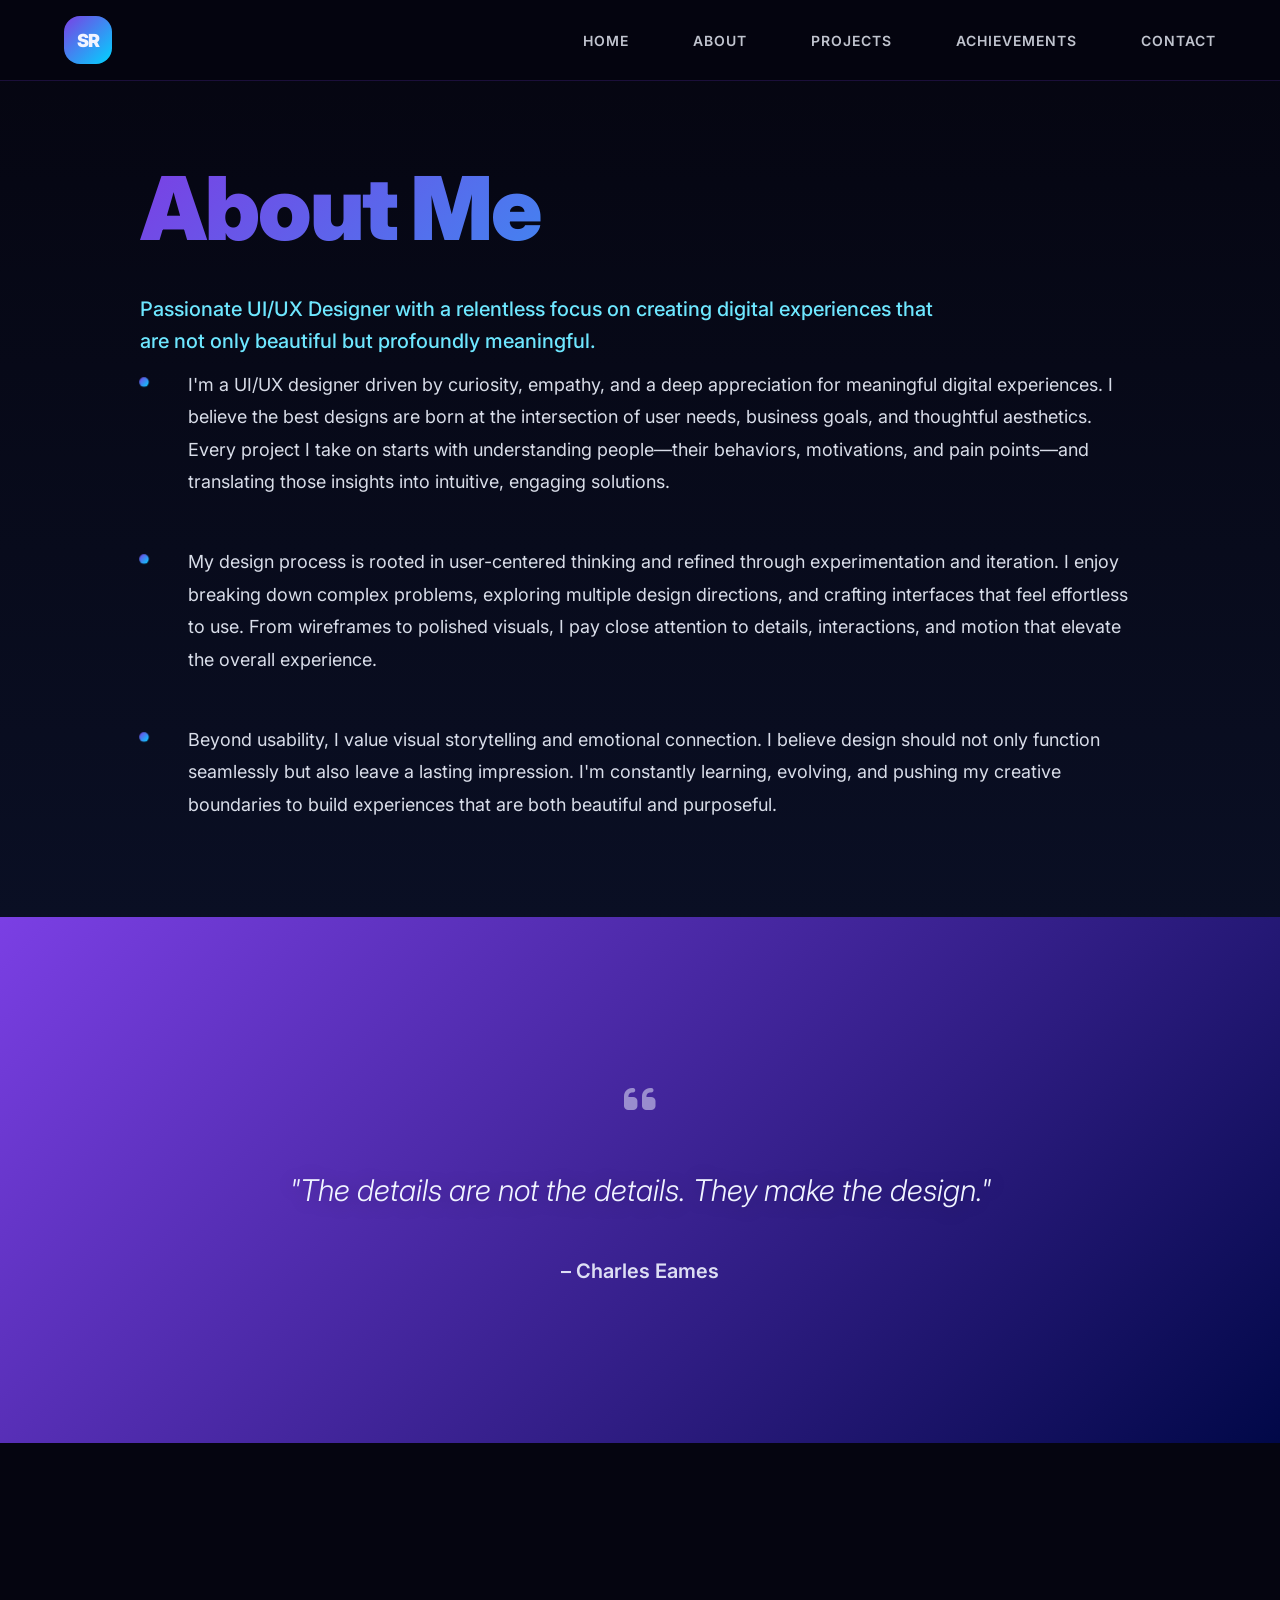
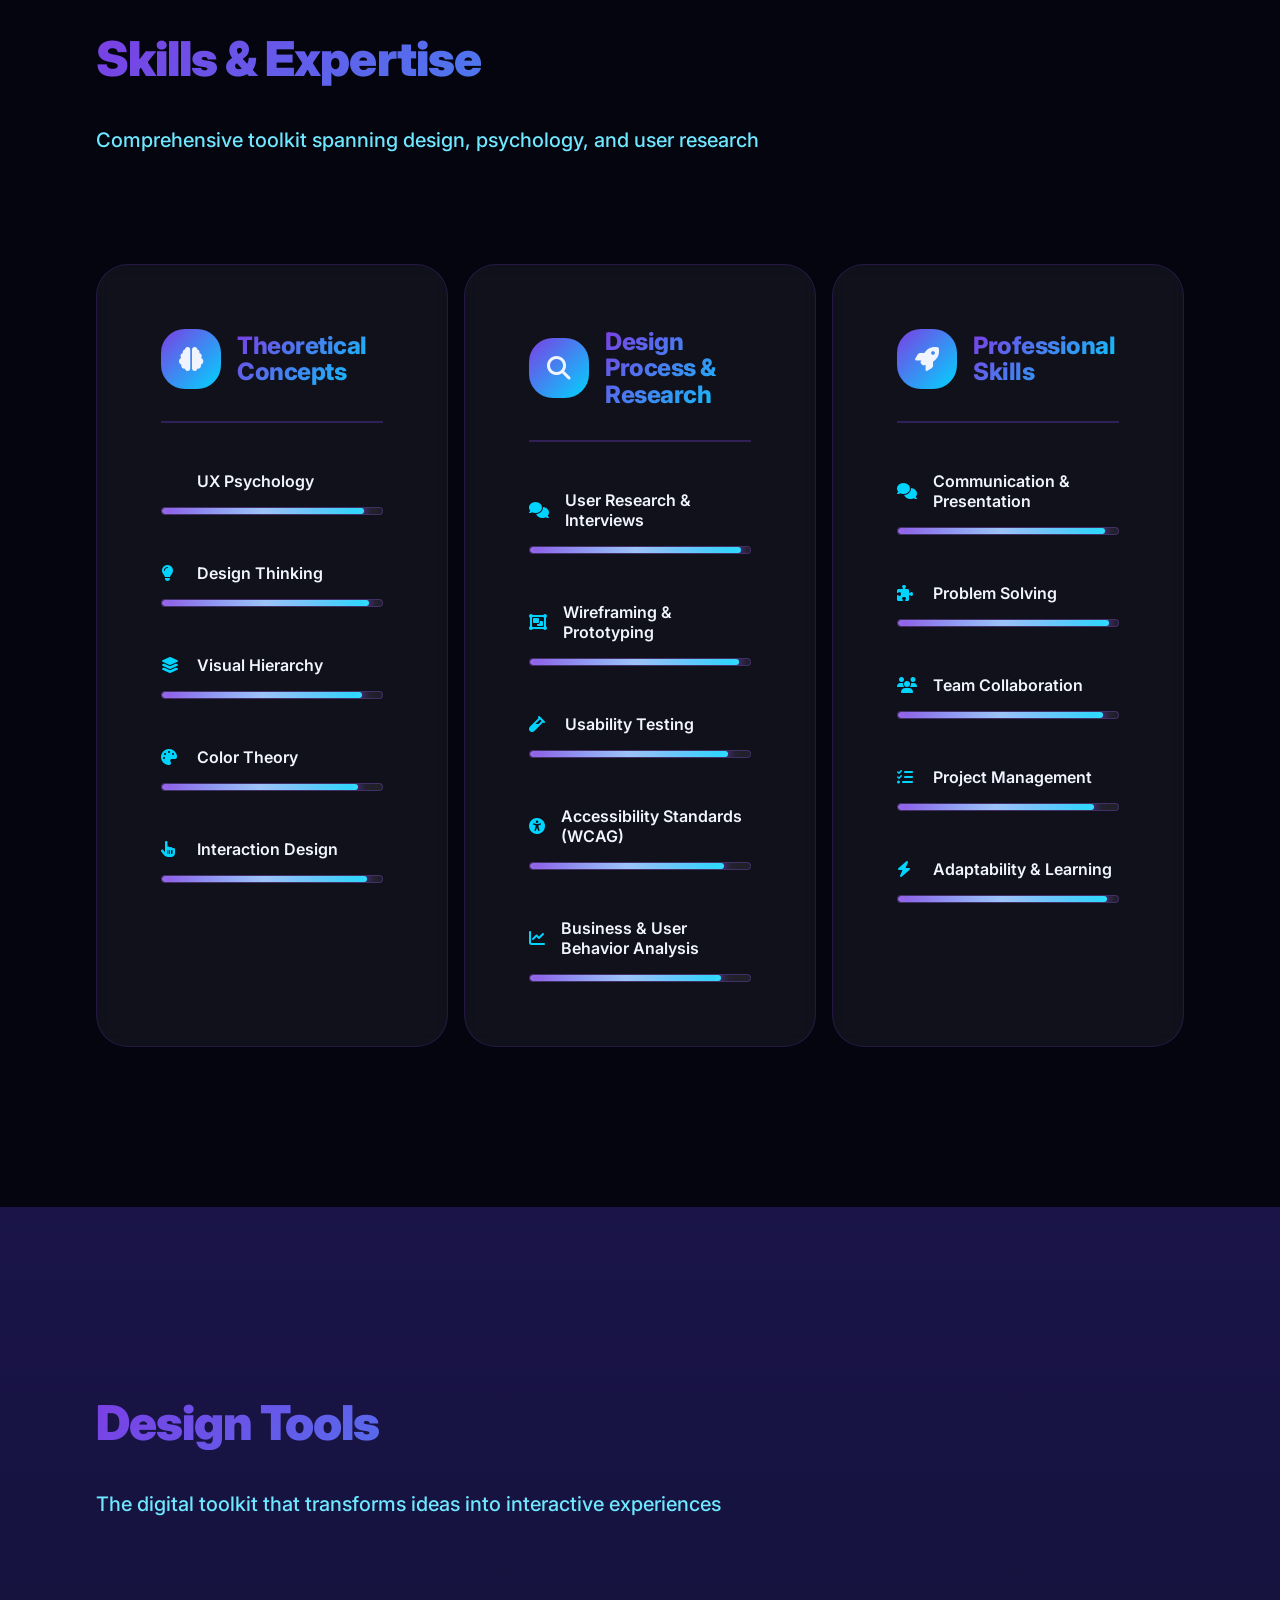
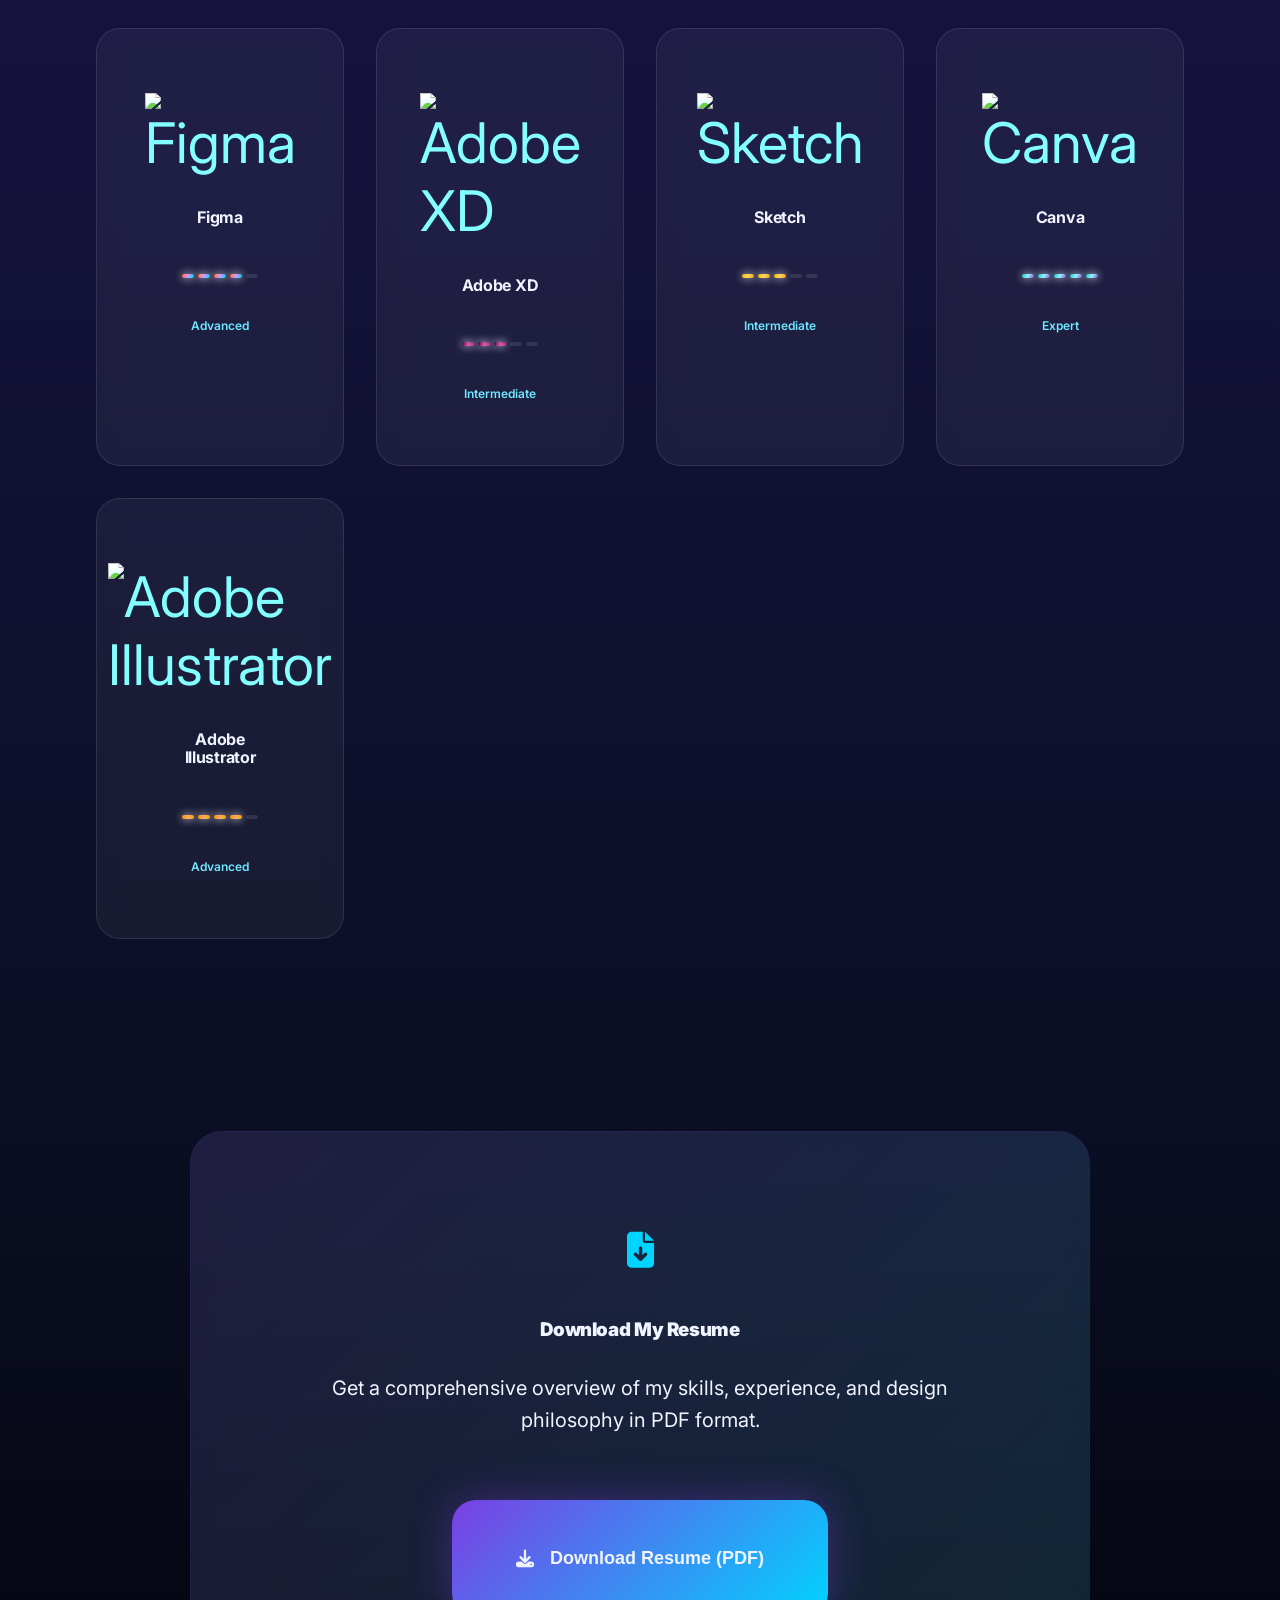
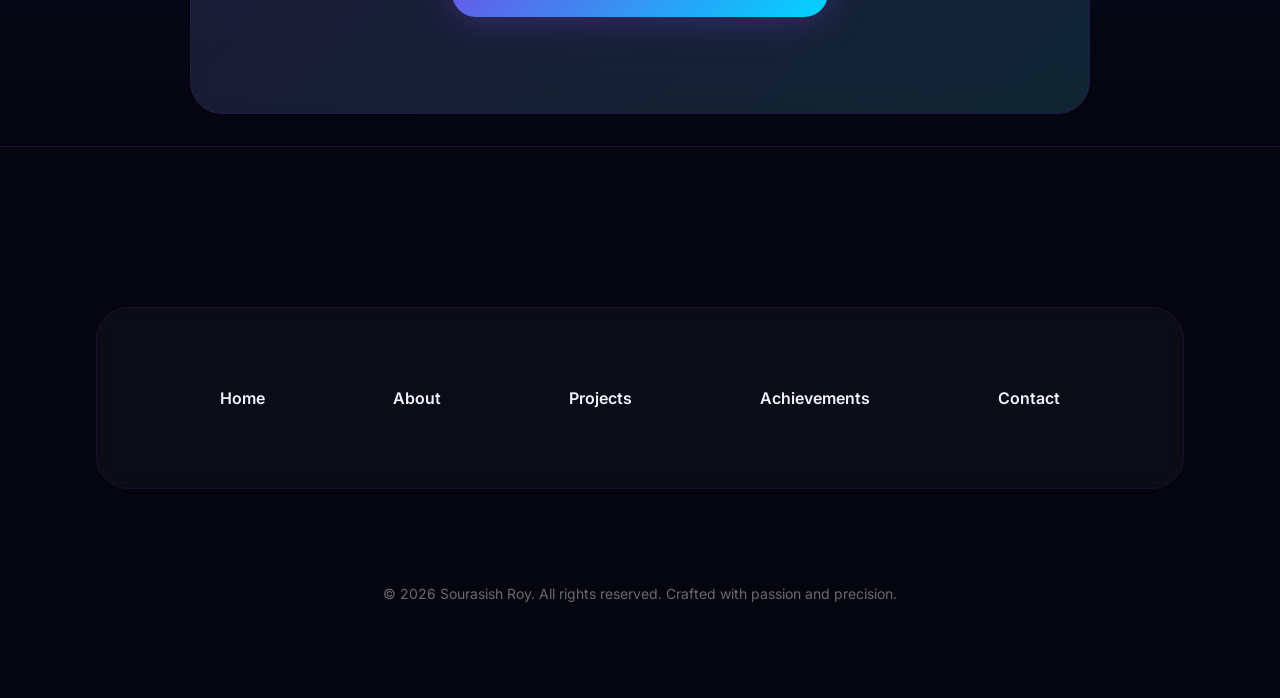
==== about.html @ 1abb1d33 "Add files via upload" ====
<!DOCTYPE html>
<html lang="en">
<head>
    <meta charset="UTF-8">
    <meta name="viewport" content="width=device-width, initial-scale=1.0">
    <title>About · Sourasish Roy</title>
    <link rel="preconnect" href="https://fonts.googleapis.com">
    <link rel="preconnect" href="https://fonts.gstatic.com" crossorigin>
    <link href="https://fonts.googleapis.com/css2?family=Inter:wght@300;400;500;600;700;800;900&display=swap" rel="stylesheet">
    <link rel="stylesheet" href="https://cdnjs.cloudflare.com/ajax/libs/font-awesome/6.4.0/css/all.min.css">
    <link rel="stylesheet" href="style.css">
</head>
<body>
    <!-- Dynamic Background -->
    <div class="dynamic-bg">
        <div class="bg-element bg-1"></div>
        <div class="bg-element bg-2"></div>
        <div class="bg-element bg-3"></div>
        <div class="bg-element bg-4"></div>
    </div>
    <div class="animated-grid"></div>

    <!-- Navigation -->
    <nav class="nav">
        <div class="container nav-container">
            <a href="index.html" class="logo" aria-label="SR Design Monogram"></a>
            <ul class="nav-links">
                <li><a href="index.html" class="nav-link">Home</a></li>
                <li><a href="about.html" class="nav-link">About</a></li>
                <li><a href="projects.html" class="nav-link">Projects</a></li>
                <li><a href="achievements.html" class="nav-link">Achievements</a></li>
                <li><a href="contact.html" class="nav-link">Contact</a></li>
            </ul>
        </div>
    </nav>

    <!-- About Hero -->
    <section class="about-hero">
        <div class="container">
            <div class="about-content">
                <h1>About Me</h1>
                <p class="section-subtitle">
                    Passionate UI/UX Designer with a relentless focus on creating digital experiences that are not only beautiful but profoundly meaningful.
                </p>
                <div class="about-text">
                    <p>I'm a UI/UX designer driven by curiosity, empathy, and a deep appreciation for meaningful digital experiences. I believe the best designs are born at the intersection of user needs, business goals, and thoughtful aesthetics. Every project I take on starts with understanding people—their behaviors, motivations, and pain points—and translating those insights into intuitive, engaging solutions.</p>
                    <p>My design process is rooted in user-centered thinking and refined through experimentation and iteration. I enjoy breaking down complex problems, exploring multiple design directions, and crafting interfaces that feel effortless to use. From wireframes to polished visuals, I pay close attention to details, interactions, and motion that elevate the overall experience.</p>
                    <p>Beyond usability, I value visual storytelling and emotional connection. I believe design should not only function seamlessly but also leave a lasting impression. I'm constantly learning, evolving, and pushing my creative boundaries to build experiences that are both beautiful and purposeful.</p>
                </div>
            </div>
        </div>
    </section>

    <!-- Quote Section -->
    <section class="quote-section">
        <div class="container">
            <div class="quote-content">
                <div class="quote-icon">
                    <i class="fas fa-quote-left"></i>
                </div>
                <p class="quote-text">
                    "The details are not the details. They make the design."
                </p>
                <p class="quote-author">– Charles Eames</p>
            </div>
        </div>
    </section>

    <!-- Design Capabilities -->
    <section class="capabilities">
        <div class="container">
            <h2>Skills & Expertise</h2>
            <p class="section-subtitle">
                Comprehensive toolkit spanning design, psychology, and user research
            </p>
            <div class="capabilities-grid">
                <!-- Theoretical Concepts -->
                <div class="capability-category">
                    <div class="category-header">
                        <div class="category-icon">
                            <i class="fas fa-brain"></i>
                        </div>
                        <h3 class="category-title">Theoretical Concepts</h3>
                    </div>
                    <div class="skills-list">
                        <div class="skill-item">
                            <div class="skill-name">
                                <i class="fas fa-user-psychology"></i>
                                <span>UX Psychology</span>
                            </div>
                            <div class="progress-bar-wrapper">
                                <div class="progress-bar" data-percentage="92"></div>
                            </div>
                        </div>
                        <div class="skill-item">
                            <div class="skill-name">
                                <i class="fas fa-lightbulb"></i>
                                <span>Design Thinking</span>
                            </div>
                            <div class="progress-bar-wrapper">
                                <div class="progress-bar" data-percentage="94"></div>
                            </div>
                        </div>
                        <div class="skill-item">
                            <div class="skill-name">
                                <i class="fas fa-layer-group"></i>
                                <span>Visual Hierarchy</span>
                            </div>
                            <div class="progress-bar-wrapper">
                                <div class="progress-bar" data-percentage="91"></div>
                            </div>
                        </div>
                        <div class="skill-item">
                            <div class="skill-name">
                                <i class="fas fa-palette"></i>
                                <span>Color Theory</span>
                            </div>
                            <div class="progress-bar-wrapper">
                                <div class="progress-bar" data-percentage="89"></div>
                            </div>
                        </div>
                        <div class="skill-item">
                            <div class="skill-name">
                                <i class="fas fa-hand-pointer"></i>
                                <span>Interaction Design</span>
                            </div>
                            <div class="progress-bar-wrapper">
                                <div class="progress-bar" data-percentage="93"></div>
                            </div>
                        </div>
                    </div>
                </div>
                
                <!-- Design Process & Research -->
                <div class="capability-category">
                    <div class="category-header">
                        <div class="category-icon">
                            <i class="fas fa-search"></i>
                        </div>
                        <h3 class="category-title">Design Process & Research</h3>
                    </div>
                    <div class="skills-list">
                        <div class="skill-item">
                            <div class="skill-name">
                                <i class="fas fa-comments"></i>
                                <span>User Research & Interviews</span>
                            </div>
                            <div class="progress-bar-wrapper">
                                <div class="progress-bar" data-percentage="96"></div>
                            </div>
                        </div>
                        <div class="skill-item">
                            <div class="skill-name">
                                <i class="fas fa-object-group"></i>
                                <span>Wireframing & Prototyping</span>
                            </div>
                            <div class="progress-bar-wrapper">
                                <div class="progress-bar" data-percentage="95"></div>
                            </div>
                        </div>
                        <div class="skill-item">
                            <div class="skill-name">
                                <i class="fas fa-vial"></i>
                                <span>Usability Testing</span>
                            </div>
                            <div class="progress-bar-wrapper">
                                <div class="progress-bar" data-percentage="90"></div>
                            </div>
                        </div>
                        <div class="skill-item">
                            <div class="skill-name">
                                <i class="fas fa-universal-access"></i>
                                <span>Accessibility Standards (WCAG)</span>
                            </div>
                            <div class="progress-bar-wrapper">
                                <div class="progress-bar" data-percentage="88"></div>
                            </div>
                        </div>
                        <div class="skill-item">
                            <div class="skill-name">
                                <i class="fas fa-chart-line"></i>
                                <span>Business & User Behavior Analysis</span>
                            </div>
                            <div class="progress-bar-wrapper">
                                <div class="progress-bar" data-percentage="87"></div>
                            </div>
                        </div>
                    </div>
                </div>
                
                <!-- Professional Skills -->
                <div class="capability-category">
                    <div class="category-header">
                        <div class="category-icon">
                            <i class="fas fa-rocket"></i>
                        </div>
                        <h3 class="category-title">Professional Skills</h3>
                    </div>
                    <div class="skills-list">
                        <div class="skill-item">
                            <div class="skill-name">
                                <i class="fas fa-comments"></i>
                                <span>Communication & Presentation</span>
                            </div>
                            <div class="progress-bar-wrapper">
                                <div class="progress-bar" data-percentage="94"></div>
                            </div>
                        </div>
                        <div class="skill-item">
                            <div class="skill-name">
                                <i class="fas fa-puzzle-piece"></i>
                                <span>Problem Solving</span>
                            </div>
                            <div class="progress-bar-wrapper">
                                <div class="progress-bar" data-percentage="96"></div>
                            </div>
                        </div>
                        <div class="skill-item">
                            <div class="skill-name">
                                <i class="fas fa-users"></i>
                                <span>Team Collaboration</span>
                            </div>
                            <div class="progress-bar-wrapper">
                                <div class="progress-bar" data-percentage="93"></div>
                            </div>
                        </div>
                        <div class="skill-item">
                            <div class="skill-name">
                                <i class="fas fa-tasks"></i>
                                <span>Project Management</span>
                            </div>
                            <div class="progress-bar-wrapper">
                                <div class="progress-bar" data-percentage="89"></div>
                            </div>
                        </div>
                        <div class="skill-item">
                            <div class="skill-name">
                                <i class="fas fa-bolt"></i>
                                <span>Adaptability & Learning</span>
                            </div>
                            <div class="progress-bar-wrapper">
                                <div class="progress-bar" data-percentage="95"></div>
                            </div>
                        </div>
                    </div>
                </div>
            </div>
        </div>
    </section>

    <section class="tools">
    <div class="container">
        <h2>Design Tools</h2>
        <p class="section-subtitle">
            The digital toolkit that transforms ideas into interactive experiences
        </p>

        <div class="tools-grid">

            <!-- Figma -->
            <div class="tool-item">
                <div class="tool-icon">
                    <img src="images/figma.png" alt="Figma">
                </div>
                <h3 class="tool-name">Figma</h3>
                <div class="proficiency-bars">
                    <div class="proficiency-bar filled"></div>
                    <div class="proficiency-bar filled"></div>
                    <div class="proficiency-bar filled"></div>
                    <div class="proficiency-bar filled"></div>
                    <div class="proficiency-bar"></div>
                </div>
                <div class="proficiency-text">Advanced</div>
            </div>

            <!-- Adobe XD -->
            <div class="tool-item">
                <div class="tool-icon">
                    <img src="images/xd.png" alt="Adobe XD">
                </div>
                <h3 class="tool-name">Adobe XD</h3>
                <div class="proficiency-bars">
                    <div class="proficiency-bar filled"></div>
                    <div class="proficiency-bar filled"></div>
                    <div class="proficiency-bar filled"></div>
                    <div class="proficiency-bar"></div>
                    <div class="proficiency-bar"></div>
                </div>
                <div class="proficiency-text">Intermediate</div>
            </div>

            <!-- Sketch -->
            <div class="tool-item">
                <div class="tool-icon">
                    <img src="images/sketch.png" alt="Sketch">
                </div>
                <h3 class="tool-name">Sketch</h3>
                <div class="proficiency-bars">
                    <div class="proficiency-bar filled"></div>
                    <div class="proficiency-bar filled"></div>
                    <div class="proficiency-bar filled"></div>
                    <div class="proficiency-bar"></div>
                    <div class="proficiency-bar"></div>
                </div>
                <div class="proficiency-text">Intermediate</div>
            </div>

            <!-- Canva -->
            <div class="tool-item">
                <div class="tool-icon">
                    <img src="images/canva.png" alt="Canva">
                </div>
                <h3 class="tool-name">Canva</h3>
                <div class="proficiency-bars">
                    <div class="proficiency-bar filled"></div>
                    <div class="proficiency-bar filled"></div>
                    <div class="proficiency-bar filled"></div>
                    <div class="proficiency-bar filled"></div>
                    <div class="proficiency-bar filled"></div>
                </div>
                <div class="proficiency-text">Expert</div>
            </div>

            <!-- Adobe Illustrator -->
            <div class="tool-item">
                <div class="tool-icon">
                    <img src="images/illustrator.png" alt="Adobe Illustrator">
                </div>
                <h3 class="tool-name">Adobe Illustrator</h3>
                <div class="proficiency-bars">
                    <div class="proficiency-bar filled"></div>
                    <div class="proficiency-bar filled"></div>
                    <div class="proficiency-bar filled"></div>
                    <div class="proficiency-bar filled"></div>
                    <div class="proficiency-bar"></div>
                </div>
                <div class="proficiency-text">Advanced</div>
            </div>

        </div>
    </div>
</section>

    <!-- Resume Download Section -->
    <section class="resume-section">
        <div class="container">
            <div class="resume-box">
                <div class="resume-content">
                    <div class="resume-icon">
                        <i class="fas fa-file-download"></i>
                    </div>
                    <h3 style="color: var(--star-white); margin-bottom: var(--space-md);">Download My Resume</h3>
                    <p class="resume-text">
                        Get a comprehensive overview of my skills, experience, and design philosophy in PDF format.
                    </p>
                    <button class="btn-resume" id="downloadResume">
                        <i class="fas fa-download"></i>
                        Download Resume (PDF)
                    </button>
                </div>
            </div>
        </div>
    </section>

    <!-- Footer -->
    <footer class="footer">
        <div class="container">
            <div class="footer-content">
                <div class="footer-nav">
                    <a href="index.html" class="footer-nav-link">Home</a>
                    <a href="about.html" class="footer-nav-link">About</a>
                    <a href="projects.html" class="footer-nav-link">Projects</a>
                    <a href="achievements.html" class="footer-nav-link">Achievements</a>
                    <a href="contact.html" class="footer-nav-link">Contact</a>
                </div>
                <p class="footer-copyright">
                    © 2026 Sourasish Roy. All rights reserved. Crafted with passion and precision.
                </p>
            </div>
        </div>
    </footer>

    <script>
        document.addEventListener('DOMContentLoaded', function() {
            // ===== NAVIGATION SCROLL EFFECT =====
            const nav = document.querySelector('.nav');
            let lastScroll = 0;
            
            window.addEventListener('scroll', () => {
                const currentScroll = window.pageYOffset;
                
                if (currentScroll <= 0) {
                    nav.style.transform = 'translateY(0)';
                    return;
                }
                
                if (currentScroll > lastScroll && currentScroll > 100) {
                    nav.style.transform = 'translateY(-100%)';
                } else {
                    nav.style.transform = 'translateY(0)';
                }
                
                lastScroll = currentScroll;
            });

            // ===== ANIMATE PROGRESS BARS =====
            const progressBars = document.querySelectorAll('.progress-bar');
            
            const observer = new IntersectionObserver((entries) => {
                entries.forEach(entry => {
                    if (entry.isIntersecting) {
                        const bar = entry.target;
                        const percentage = bar.getAttribute('data-percentage');
                        
                        setTimeout(() => {
                            bar.style.width = `${percentage}%`;
                            
                            // Add drip effect
                            const drip = document.createElement('div');
                            drip.className = 'progress-bar-drip';
                            drip.style.left = `${percentage}%`;
                            bar.parentElement.appendChild(drip);
                            
                            setTimeout(() => drip.remove(), 1000);
                        }, 300);
                    }
                });
            }, { threshold: 0.5 });
            
            progressBars.forEach(bar => observer.observe(bar));

            // ===== ANIMATE TOOL PROFICIENCY BARS =====
            const toolItems = document.querySelectorAll('.tool-item');
            
            toolItems.forEach((item, index) => {
                // Set initial state based on proficiency
                const bars = item.querySelectorAll('.proficiency-bar');
                let filledCount;
                
                switch(index) {
                    case 0: // Figma - 100% (5 bars)
                        filledCount = 4;
                        break;
                    case 1: // Adobe XD - 50% (2.5 bars -> 3 bars)
                    case 2: // Sketch - 50% (2.5 bars -> 3 bars)
                        filledCount = 3;
                        break;
                    case 3: // Illustrator - 70% (3.5 bars -> 4 bars)
                        filledCount = 5;
                        break;
                    case 4: // Canva - 100% (5 bars)
                        filledCount = 4;
                        break;
                }
                
                bars.forEach((bar, barIndex) => {
                    if (barIndex < filledCount) {
                        bar.classList.add('filled');
                    }
                });
                
                // Add hover animation
                item.addEventListener('mouseenter', function() {
                    const bars = this.querySelectorAll('.proficiency-bar.filled');
                    bars.forEach((bar, index) => {
                        setTimeout(() => {
                            bar.style.transform = 'scaleY(1.5)';
                            setTimeout(() => {
                                bar.style.transform = 'scaleY(1)';
                            }, 200);
                        }, index * 100);
                    });
                });
            });

            // ===== RESUME DOWNLOAD =====
            const downloadBtn = document.getElementById('downloadResume');
            
            downloadBtn.addEventListener('click', function() {
                // Create a fake download for demo purposes
                this.innerHTML = '<i class="fas fa-check"></i> Downloading...';
                this.style.background = 'var(--gradient-secondary)';
                
                setTimeout(() => {
                    this.innerHTML = '<i class="fas fa-download"></i> Download Resume (PDF)';
                    this.style.background = '';
                    
                    // In a real implementation, this would trigger actual file download
                    alert('In a real portfolio, this would download your resume PDF. For this demo, the button shows download behavior.');
                }, 1500);
            });

            // ===== LOGO INTERACTION =====
            const logo = document.querySelector('.logo');
            logo.addEventListener('mouseenter', () => {
                logo.style.transform = 'scale(1.15) rotate(15deg)';
                logo.style.boxShadow = 'var(--shadow-glow)';
            });
            
            logo.addEventListener('mouseleave', () => {
                logo.style.transform = 'scale(1) rotate(0)';
                logo.style.boxShadow = 'none';
            });
        });
    </script>
</body>
</html>
---- style.css ----
/* ===== CINEMATIC VARIABLES ===== */
        :root {
            /* Color Palette */
            --space-black: #050510;
            --deep-navy: #0A0F24;
            --cosmic-purple: #1A1448;
            --electric-violet: #7B3FE4;
            --neon-blue: #00D4FF;
            --soft-cyan: #6EE7FF;
            --cosmic-pink: #FF2E8A;
            --star-white: #F0F4FF;
            --accent-gold: #FFD700;
            
            /* Gradients */
            --gradient-primary: linear-gradient(135deg, var(--electric-violet) 0%, var(--neon-blue) 100%);
            --gradient-secondary: linear-gradient(135deg, var(--cosmic-pink) 0%, var(--electric-violet) 100%);
            --gradient-gold: linear-gradient(135deg, var(--accent-gold) 0%, #FFA500 100%);
            
            /* Typography */
            --font-primary: 'Inter', -apple-system, BlinkMacSystemFont, sans-serif;
            --text-xs: 0.75rem;
            --text-sm: 0.875rem;
            --text-base: 1rem;
            --text-lg: 1.125rem;
            --text-xl: 1.25rem;
            --text-2xl: 1.5rem;
            --text-3xl: 1.875rem;
            --text-4xl: 2.25rem;
            --text-5xl: 3rem;
            --text-6xl: 4rem;
            --text-hero: 5.5rem;
            
            /* Spacing */
            --space-xss: 0.2rem;
            --space-xs: 0.5rem;
            --space-sm: 1rem;
            --space-md: 2rem;
            --space-lg: 3rem;
            --space-xl: 4rem;
            --space-2xl: 6rem;
            --space-3xl: 8rem;
            
            /* Effects */
            --radius-sm: 8px;
            --radius-md: 16px;
            --radius-lg: 24px;
            --radius-xl: 32px;
            --radius-circle: 50%;
            --shadow-glow: 0 0 40px rgba(123, 63, 228, 0.4);
            --shadow-glow-blue: 0 0 40px rgba(0, 212, 255, 0.4);
            --shadow-glow-gold: 0 0 40px rgba(255, 215, 0, 0.4);
            
            /* Transitions */
            --ease-smooth: cubic-bezier(0.4, 0, 0.2, 1);
            --ease-elastic: cubic-bezier(0.34, 1.56, 0.64, 1);
            --ease-zoop: cubic-bezier(0.175, 0.885, 0.32, 1.275);
        }

        /* ===== BASE STYLES ===== */
        * {
            margin: 0;
            padding: 0;
            box-sizing: border-box;
        }

        html {
            scroll-behavior: smooth;
            background: var(--space-black);
        }

        body {
            font-family: var(--font-primary);
            color: var(--star-white);
            background: var(--space-black);
            overflow-x: hidden;
            position: relative;
            min-height: 100vh;
            opacity: 0;
            animation: bodyFadeIn 1s var(--ease-smooth) forwards;
        }

        @keyframes bodyFadeIn {
            to { opacity: 1; }
        }

        /* Dynamic Cosmic Background */
        body::before {
            content: '';
            position: fixed;
            top: 0;
            left: 0;
            width: 100%;
            height: 100%;
            background: 
                radial-gradient(circle at 20% 30%, rgba(123, 63, 228, 0.15) 0%, transparent 50%),
                radial-gradient(circle at 80% 70%, rgba(0, 212, 255, 0.1) 0%, transparent 50%),
                radial-gradient(circle at 40% 80%, rgba(255, 46, 138, 0.1) 0%, transparent 50%),
                radial-gradient(circle at 60% 20%, rgba(110, 231, 255, 0.05) 0%, transparent 50%);
            pointer-events: none;
            z-index: -3;
            animation: cosmicPulse 20s ease-in-out infinite alternate;
        }

        @keyframes cosmicPulse {
            0%, 100% {
                opacity: 0.4;
                transform: scale(1);
            }
            50% {
                opacity: 0.7;
                transform: scale(1.02);
            }
        }

        /* Animated Grid Overlay */
        body::after {
            content: '';
            position: fixed;
            top: 0;
            left: 0;
            width: 100%;
            height: 100%;
            background-image: 
                linear-gradient(to right, rgba(123, 63, 228, 0.03) 1px, transparent 1px),
                linear-gradient(to bottom, rgba(123, 63, 228, 0.03) 1px, transparent 1px);
            background-size: 100px 100px;
            pointer-events: none;
            z-index: -2;
            opacity: 0;
            animation: gridReveal 2s var(--ease-smooth) 1s forwards, gridFloat 20s linear infinite;
        }

        @keyframes gridFloat {
            0% {
                background-position: 0 0;
            }
            100% {
                background-position: 100px 100px;
            }
        }

        @keyframes gridReveal {
            to { opacity: 0.3; }
        }

        /* Floating Nebulas */
        .nebula {
            position: fixed;
            border-radius: 50%;
            filter: blur(60px);
            opacity: 0.1;
            z-index: -2;
            pointer-events: none;
        }

        .nebula-1 {
            width: 400px;
            height: 400px;
            background: var(--electric-violet);
            top: 10%;
            left: 5%;
            animation: floatNebula 25s ease-in-out infinite;
        }

        .nebula-2 {
            width: 300px;
            height: 300px;
            background: var(--neon-blue);
            top: 60%;
            right: 10%;
            animation: floatNebula 20s ease-in-out infinite reverse;
        }

        .nebula-3 {
            width: 350px;
            height: 350px;
            background: var(--cosmic-pink);
            bottom: 10%;
            left: 20%;
            animation: floatNebula 30s ease-in-out infinite;
        }

        @keyframes floatNebula {
            0%, 100% {
                transform: translate(0, 0) scale(1);
            }
            33% {
                transform: translate(30px, -20px) scale(1.1);
            }
            66% {
                transform: translate(-20px, 30px) scale(0.9);
            }
        }

        /* ===== TYPOGRAPHY ===== */
        h1, h2, h3, h4 {
            font-weight: 900;
            line-height: 1.1;
            letter-spacing: -0.02em;
        }

        h1 {
            font-size: var(--text-hero);
            background: var(--gradient-primary);
            -webkit-background-clip: text;
            -webkit-text-fill-color: transparent;
            background-clip: text;
            margin-bottom: var(--space-sm);
            opacity: 0;
            transform: translateY(30px);
            animation: titleReveal 1s var(--ease-elastic) 0.8s forwards;
        }

        @keyframes titleReveal {
            to {
                opacity: 1;
                transform: translateY(0);
            }
        }

        h2 {
            font-size: var(--text-5xl);
            background: var(--gradient-primary);
            -webkit-background-clip: text;
            -webkit-text-fill-color: transparent;
            background-clip: text;
            margin-bottom: var(--space-lg);
            opacity: 1;
            transform: translateY(30px);
            transition: all 1s var(--ease-smooth);
        }

        .revealed h2 {
            opacity: 1;
            transform: translateY(0);
        }

        .section-subtitle {
            font-size: var(--text-xl);
            color: var(--soft-cyan);
            font-weight: 500;
            max-width: 800px;
            line-height: 1.6;
            transform: translateY(20px);
            padding-bottom: var(--space-md);
            transition: all 1s var(--ease-smooth) 0.2s;
        }

        .revealed .section-subtitle {
            opacity: 1;
            transform: translateY(0);
        }

        /* ===== LAYOUT ===== */
        .container {
            width: 90%;
            max-width: 1400px;
            margin: 0 auto;
            padding:  var(--space-md);
        }

        .section {
            padding: var(--space-3xl) 0;
            position: relative;
            overflow: hidden;
        }

        /* ===== NAVIGATION ===== */
        .nav {
            position: fixed;
            top: 0;
            left: 0;
            width: 100%;
            z-index: 1000;
            padding: top(--space-xs) 0;
            backdrop-filter: blur(20px);
            background: rgba(5, 5, 16, 0.85);
            border-bottom: 1px solid rgba(123, 63, 228, 0.2);
            transform: translateY(-100%);
            transition: all 0.6s var(--ease-smooth);
            animation: navSlideIn 1s var(--ease-elastic) 0.5s forwards;
        }

        @keyframes navSlideIn {
            to { transform: translateY(0); }
        }

        .nav-container {
            display: flex;
            justify-content: space-between;
            align-items: center;
            PADDING: var(--space-sm) 0;
        }

        .logo {
            width: 48px;
            height: 48px;
            border-radius: var(--radius-md);
            background: var(--gradient-primary);
            display: flex;
            align-items: center;
            justify-content: center;
            position: relative;
            overflow: hidden;
            text-decoration:none;
            transition: all 0.4s var(--ease-elastic);
            cursor: pointer;
        }

        .logo::before {
            content: 'SR';
            font-weight: 900;
            font-size: var(--text-lg);
            color: var(--star-white);
            letter-spacing: -1px;
            z-index: 2;
        }

        .logo::after {
            content: '';
            position: absolute;
            inset: 0;
            background: linear-gradient(45deg, 
                transparent 30%, 
                rgba(255, 255, 255, 0.3) 50%, 
                transparent 70%);
            transform: translateX(-100%);
            transition: transform 0.6s var(--ease-smooth);
        }

        .logo:hover {
            transform: scale(1.15) rotate(15deg);
            box-shadow: var(--shadow-glow);
        }

        .logo:hover::after {
            transform: translateX(100%);
        }

        .nav-links {
            display: flex;
            gap: var(--space-xl);
            list-style: none;
        }

        .nav-link {
            color: var(--star-white);
            text-decoration: none;
            font-weight: 600;
            font-size: var(--text-sm);
            text-transform: uppercase;
            letter-spacing: 1px;
            position: relative;
            padding: var(--space-xs) 0;
            opacity: 0.8;
            transition: all 0.3s var(--ease-smooth);
        }

        .nav-link::after {
            content: '';
            position: absolute;
            bottom: 0;
            left: 0;
            width: 0;
            height: 2px;
            background: var(--gradient-primary);
            transition: width 0.4s var(--ease-smooth);
        }

        .nav-link:hover {
            opacity: 1;
            color: var(--neon-blue);
        }

        .nav-link:hover::after {
            width: 100%;
        }

        /* ===== HERO SECTION ===== */
        .hero {
            min-height: 100vh;
            display: flex;
            align-items: center;
            position: relative;
            padding-top: var(--space-3xl);
        }

        .hero-content {
            position: relative;
            z-index: 10;
            max-width: 1400px;
            margin: 0 auto;
            display: grid;
            grid-template-columns: 1fr 1fr;
            gap: var(--space-3xl);
            align-items: center;
        }

        .hero-text {
            position: relative;
        }

        .typewriter-container {
            min-height: 4rem;
            margin-bottom: var(--space-xl);
            display: flex;
            align-items: center;
            opacity: 0;
            animation: fadeInUp 0.8s var(--ease-smooth) 1.2s forwards;
        }

        @keyframes fadeInUp {
            to {
                opacity: 1;
                transform: translateY(0);
            }
        }

        .typewriter-text {
            font-size: var(--text-3xl);
            color: var(--soft-cyan);
            font-weight: 600;
            letter-spacing: 0.02em;
        }

        .typewriter-cursor {
            display: inline-block;
            width: 3px;
            height: var(--text-3xl);
            background: var(--neon-blue);
            margin-left: 4px;
            animation: blink 1s infinite;
        }

        @keyframes blink {
            0%, 100% { opacity: 1; }
            50% { opacity: 0; }
        }

        /* Hero Buttons */
        .hero-buttons {
            display: flex;
            gap: var(--space-md);
            margin-bottom: var(--space-xl);
            opacity: 0;
            transform: translateY(20px);
            animation: fadeInUp 0.8s var(--ease-smooth) 1.5s forwards;
        }

        .btn {
            padding: var(--space-md);
            border-radius: var(--radius-lg);
            font-weight: 700;
            font-size: var(--text-lg);
            text-decoration: none;
            display: inline-flex;
            align-items: center;
            justify-content: center;
            gap: var(--space-sm);
            transition: all 0.4s var(--ease-elastic);
            position: relative;
            overflow: hidden;
            border: none;
            cursor: pointer;
        }

        .btn-primary {
            background: var(--gradient-primary);
            color: var(--star-white);
            box-shadow: var(--shadow-glow);
        }

        .btn-primary:hover {
            transform: translateY(-4px) scale(1.05);
            box-shadow: var(--shadow-glow-blue);
        }

        .btn-secondary {
            background: transparent;
            color: var(--star-white);
            border: 2px solid rgba(123, 63, 228, 0.3);
            backdrop-filter: blur(10px);
        }

        .btn-secondary:hover {
            transform: translateY(-4px);
            border-color: var(--electric-violet);
            background: rgba(123, 63, 228, 0.1);
            box-shadow: var(--shadow-glow);
        }

        /* Enhanced Photo Container with Frame */
        .hero-visual {
            position: relative;
            display: flex;
            justify-content: center;
            align-items: center;
            opacity: 0;
            transform: scale(0.8) rotate(-5deg);
            animation: photoReveal 1s var(--ease-elastic) 1.8s forwards;
        }

        @keyframes photoReveal {
            to {
                opacity: 1;
                transform: scale(1) rotate(0);
            }
        }

        .photo-frame {
            position: relative;
            width: 420px;
            height: 420px;
            border-radius: var(--radius-circle);
            padding: 20px;
                background:#E6CBB3;
            box-shadow: 
                0 0 80px rgba(123, 63, 228, 0.3),
                inset 0 0 40px rgba(0, 212, 255, 0.1);
            animation: frameGlow 3s ease-in-out infinite;
            animation: float 6s ease-in-out infinite;
        }

        @keyframes frameGlow {
            0%, 100% {
                box-shadow: 
                    0 0 80px rgba(123, 63, 228, 0.3),
                    inset 0 0 40px rgba(0, 212, 255, 0.1);
            }
            50% {
                box-shadow: 
                    0 0 100px rgba(123, 63, 228, 0.5),
                    0 0 120px rgba(0, 212, 255, 0.2),
                    inset 0 0 60px rgba(0, 212, 255, 0.15);
            }
        }

        .photo-container {
            width: 100%;
            height: 100%;
            border-radius: var(--radius-circle);
            overflow: hidden;
            position: relative;
            box-shadow: 
                0 0 60px rgba(123, 63, 228, 0.6),
                0 0 100px rgba(0, 212, 255, 0.4);
            transition: all 0.6s var(--ease-smooth);
            
        }

        .designer-photo {
            width: 100%;
            height: 100%;
            object-fit: cover;
            transition: all 0.6s var(--ease-smooth);
            filter: saturate(1.1) contrast(1.05);
        }

        .photo-container:hover {
            box-shadow: 
                0 0 80px rgba(123, 63, 228, 0.8),
                0 0 120px rgba(0, 212, 255, 0.6),
                0 0 160px rgba(255, 255, 255, 0.2);
            transform: scale(1.05);
        }

        .photo-container:hover .designer-photo {
            transform: scale(1.05);
        }

        .photo-frame::before {
            content: '';
            position: absolute;
            inset: -30px;
            background: var(--gradient-primary);
            border-radius: var(--radius-circle);
            filter: blur(60px);
            opacity: 0.3;
            z-index: -1;
            animation: pulse 4s ease-in-out infinite;
            transition: all 0.6s var(--ease-smooth);
        }

        .photo-container:hover::before {
            opacity: 0.5;
            filter: blur(80px);
        }

        /* Hero Background Particles */
        .particles-container {
            position: absolute;
            inset: 0;
            pointer-events: none;
            z-index: 1;
        }

        .particle {
            position: absolute;
            width: 3px;
            height: 3px;
            background: var(--neon-blue);
            border-radius: 50%;
            box-shadow: 0 0 10px var(--neon-blue);
            opacity: 0.3;
            transition: transform 0.2s linear;
        }

        /* ===== DESIGN PHILOSOPHY ===== */
        .philosophy {
            background: linear-gradient(to bottom, var(--deep-navy), var(--cosmic-purple));
            position: relative;
            padding: var(--space-3xl) 0;
        }

        .story-cards {
            display: grid;
            grid-template-columns: repeat(auto-fit, minmax(350px, 1fr));
            gap: var(--space-md);
            margin-top: var(--space-2xl);
        }

        .story-card {
            background: rgba(255, 255, 255, 0.05);
            border-radius: var(--radius-xl);
            padding: var(--space-xl);
            border: 1px solid rgba(123, 63, 228, 0.2);
            position: relative;
            overflow: hidden;
            transition: all 0.4s var(--ease-elastic);
            backdrop-filter: blur(10px);
        }

        .story-card:hover {
            transform: translateY(-8px);
            border-color: var(--electric-violet);
            box-shadow: var(--shadow-glow);
        }

        .story-card::before {
            content: '';
            position: absolute;
            top: 0;
            left: 0;
            width: 100%;
            height: 3px;
            background: var(--gradient-primary);
        }

        .story-icon {
            width: 60px;
            height: 60px;
            background: var(--gradient-primary);
            border-radius: var(--radius-lg);
            display: flex;
            align-items: center;
            justify-content: center;
            font-size: var(--text-2xl);
            color: var(--star-white);
            margin-bottom: var(--space-lg);
            transition: transform 0.3s var(--ease-elastic);
        }

        .story-card:hover .story-icon {
            transform: scale(1.1) rotate(10deg);
        }

        .story-card h3 {
            font-size: var(--text-2xl);
            color: var(--star-white);
            margin-bottom: var(--space-md);
        }

        .story-card p {
            color: rgba(255, 255, 255, 0.8);
            line-height: 1.6;
            font-size: var(--text-lg);
        }

        /* ===== STEVE JOBS QUOTE ===== */
        .quote-section {
            background: linear-gradient(135deg, var(--electric-violet), #010848);
            padding: var(--space-3xl) 0;
            position: relative;
            overflow: hidden;
        }

        .quote-content {
            max-width: 900px;
            margin: 0 auto;
            text-align: center;
            position: relative;
            z-index: 2;
        }

        .quote-icon {
            font-size: var(--text-4xl);
            color: var(--star-white);
            opacity: 0.5;
            margin-bottom: var(--space-lg);
            animation: quoteFloat 4s ease-in-out infinite;
        }

        @keyframes quoteFloat {
            0%, 100% { transform: translateY(0); }
            50% { transform: translateY(-10px); }
        }

        .quote-text {
            font-size: var(--text-3xl);
            color: var(--star-white);
            font-style: italic;
            line-height: 1.4;
            margin-bottom: var(--space-lg);
            font-weight: 300;
            text-shadow: 0 2px 20px rgba(0, 0, 0, 0.3);
        }

        .quote-author {
            font-size: var(--text-xl);
            color: var(--star-white);
            font-weight: 600;
            opacity: 0.9;
        }

        /* ===== FOOTER ===== */
        .footer {
            padding: var(--space-3xl) 0 var(--space-xl);
            text-align: center;
            position: relative;
            background: var(--space-black);
            border-top: 1px solid rgba(123, 63, 228, 0.2);
        }

        .footer-content {
            max-width: 1200px;
            margin: 0 auto;
        }

        .footer-nav {
            display: flex;
            justify-content: center;
            flex-wrap: wrap;
            gap: var(--space-xl);
            margin-bottom: var(--space-2xl);
            padding: var(--space-xl);
            background: rgba(255, 255, 255, 0.03);
            border-radius: var(--radius-xl);
            border: 1px solid rgba(123, 63, 228, 0.1);
            backdrop-filter: blur(10px);
        }

        .footer-nav-link {
            color: var(--star-white);
            text-decoration: none;
            font-weight: 600;
            font-size: var(--text-base);
            padding: var(--space-sm) var(--space-md);
            border-radius: var(--radius-lg);
            transition: all 0.3s var(--ease-smooth);
            position: relative;
            overflow: hidden;
        }

        .footer-nav-link:hover {
            background: rgba(123, 63, 228, 0.1);
            transform: translateY(-2px);
        }

        .footer-nav-link::before {
            content: '';
            position: absolute;
            bottom: 0;
            left: 50%;
            width: 0;
            height: 2px;
            background: var(--gradient-primary);
            transition: all 0.3s var(--ease-smooth);
            transform: translateX(-50%);
        }

        .footer-nav-link:hover::before {
            width: 80%;
        }

        .footer-copyright {
            font-size: var(--text-sm);
            color: rgba(255, 255, 255, 0.4);
        }

        /* ===== ANIMATIONS ===== */
        @keyframes float {
            0%, 100% {
                transform: translateY(0) rotate(0deg);
            }
            50% {
                transform: translateY(-20px) rotate(2deg);
            }
        }

        @keyframes pulse {
            0%, 100% {
                opacity: 0.3;
                transform: scale(1);
            }
            50% {
                opacity: 0.5;
                transform: scale(1.05);
            }
        }

        @keyframes shine {
            0% {
                transform: translateX(-100%) skewX(-15deg);
            }
            100% {
                transform: translateX(200%) skewX(-15deg);
            }
        }

        /* ===== RESPONSIVE ===== */
        @media (max-width: 1200px) {
            .hero-content {
                grid-template-columns: 1fr;
                text-align: center;
                gap: var(--space-2xl);
            }
            
            .photo-frame {
                width: 320px;
                height: 320px;
                margin: 0 auto;
            }
            
            h1 {
                font-size: var(--text-6xl);
            }
            
            h2 {
                font-size: var(--text-4xl);
            }
            
            .quote-text {
                font-size: var(--text-2xl);
            }
        }

        @media (max-width: 768px) {
            h1 {
                font-size: var(--text-5xl);
            }
            
            .typewriter-text {
                font-size: var(--text-2xl);
            }
            
            .hero-buttons {
                flex-direction: column;
                align-items: center;
            }
            
            .btn {
                width: 100%;
                max-width: 300px;
            }
            
            .story-cards {
                grid-template-columns: 1fr;
            }
            
            .footer-nav {
                flex-direction: column;
                align-items: center;
                gap: var(--space-md);
            }
            
            .photo-frame {
                width: 280px;
                height: 280px;
            }
            
            .quote-text {
                font-size: var(--text-xl);
            }
        }

        @media (max-width: 480px) {
            h1 {
                font-size: var(--text-4xl);
            }
            
            .typewriter-text {
                font-size: var(--text-xl);
            }
            
            .nav-links {
                gap: var(--space-md);
            }
            
            .nav-link {
                font-size: var(--text-xs);
            }
        }
        /* =====  ABOUTSECTION CSS STARTS ===== */
        /* ===== UNIQUE ABOUT PAGE STYLES ===== */
        
        /* Dynamic Background Animation - Unique implementation */
        .dynamic-bg {
            position: fixed;
            top: 0;
            left: 0;
            width: 100%;
            height: 100%;
            pointer-events: none;
            z-index: -2;
            overflow: hidden;
        }

        .bg-element {
            position: absolute;
            border-radius: 50%;
            filter: blur(60px);
            opacity: 0.1;
            animation: floatAround 20s linear infinite;
        }

        .bg-1 {
            width: 400px;
            height: 400px;
            background: var(--electric-violet);
            top: 10%;
            left: 5%;
            animation-delay: 0s;
        }

        .bg-2 {
            width: 300px;
            height: 300px;
            background: var(--neon-blue);
            top: 60%;
            right: 10%;
            animation-delay: -5s;
        }

        .bg-3 {
            width: 350px;
            height: 350px;
            background: var(--cosmic-pink);
            bottom: 10%;
            left: 20%;
            animation-delay: -10s;
        }

        .bg-4 {
            width: 250px;
            height: 250px;
            background: var(--soft-cyan);
            top: 30%;
            right: 20%;
            animation-delay: -15s;
        }

        @keyframes floatAround {
            0%, 100% {
                transform: translate(0, 0) scale(1);
            }
            25% {
                transform: translate(50px, -30px) scale(1.1);
            }
            50% {
                transform: translate(30px, 40px) scale(0.9);
            }
            75% {
                transform: translate(-40px, 20px) scale(1.05);
            }
        }

        /* Animated Grid */
        .animated-grid {
            position: fixed;
            top: 0;
            left: 0;
            width: 100%;
            height: 100%;
            background-image: 
                linear-gradient(to right, rgba(123, 63, 228, 0.03) 1px, transparent 1px),
                linear-gradient(to bottom, rgba(123, 63, 228, 0.03) 1px, transparent 1px);
            background-size: 100px 100px;
            pointer-events: none;
            z-index: -1;
            opacity: 0.3;
            animation: gridFlow 20s linear infinite;
        }

        @keyframes gridFlow {
            0% {
                background-position: 0 0;
            }
            100% {
                background-position: 100px 100px;
            }
        }

        /* ===== ABOUT SECTION ===== */
        .about-hero {
            min-height: 70vh;
            display: flex;
            align-items: center;
            background: linear-gradient(to bottom, var(--space-black), var(--deep-navy));
            padding-top: var(--space-3xl);
        }

        .about-content {
            max-width: 1000px;
            margin: 0 auto;
        }

        .about-text {
            font-size: var(--text-lg);
            color: rgba(240, 244, 255, 0.9);
            line-height: 1.8;
            margin-bottom: var(--space-xl);
            text-align: left;
            opacity: 0;
            transform: translateY(30px);
            animation: fadeInUp 1s var(--ease-elastic) 1.1s forwards;
        }

        .about-text p {
            margin-bottom: var(--space-lg);
            position: relative;
            padding-left: var(--space-lg);
        }

        .about-text p::before {
            content: '';
            position: absolute;
            left: 0;
            top: 0.5em;
            width: 8px;
            height: 8px;
            background: var(--gradient-primary);
            border-radius: 50%;
            opacity: 0;
            animation: dotAppear 0.5s var(--ease-elastic) forwards;
        }

        .about-text p:nth-child(1)::before { animation-delay: 1.2s; }
        .about-text p:nth-child(2)::before { animation-delay: 1.4s; }
        .about-text p:nth-child(3)::before { animation-delay: 1.6s; }

        @keyframes dotAppear {
            to {
                opacity: 1;
                transform: scale(1.2);
            }
        }

        /* ===== DESIGN CAPABILITIES ===== */
        .capabilities {
            position: relative;
            padding: var(--space-3xl) 0;
        }

        .capabilities-grid {
            display: grid;
            grid-template-columns: repeat(auto-fit, minmax(350px, 1fr));
            gap: var(--space-sm);
            margin-top: var(--space-2xl);
        }

        .capability-category {
            background: rgba(255, 255, 255, 0.05);
            border-radius: var(--radius-xl);
            padding: var(--space-xl);
            border: 1px solid rgba(123, 63, 228, 0.2);
            position: relative;
            overflow: hidden;
            transition: all 0.4s var(--ease-elastic);
            backdrop-filter: blur(10px);
            opacity: 0;
            transform: translateY(30px);
            animation: fadeInUp 0.8s var(--ease-elastic) forwards;
        }

        .capability-category:nth-child(1) { animation-delay: 0.3s; }
        .capability-category:nth-child(2) { animation-delay: 0.6s; }
        .capability-category:nth-child(3) { animation-delay: 0.9s; }

        .capability-category:hover {
            transform: translateY(-8px);
            border-color: var(--electric-violet);
            box-shadow: var(--shadow-glow);
        }

        .category-header {
            display: flex;
            align-items: center;
            gap: var(--space-sm);
            margin-bottom: var(--space-lg);
            padding-bottom: var(--space-md);
            border-bottom: 2px solid rgba(123, 63, 228, 0.3);
        }

        .category-icon {
            min-width: 60px;
            height: 60px;
            border-radius: var(--radius-lg);
            background: var(--gradient-primary);
            display: flex;
            align-items: center;
            justify-content: center;
            font-size: var(--text-2xl);
            color: var(--star-white);
            transition: transform 0.3s var(--ease-elastic);
        }

        .capability-category:hover .category-icon {
            transform: scale(1.1) rotate(10deg);
        }

        .category-title {
            font-size: var(--text-2xl);
            font-weight: 800;
            background: var(--gradient-primary);
            -webkit-background-clip: text;
            -webkit-text-fill-color: transparent;
            background-clip: text;
        }

        .skills-list {
            display: flex;
            flex-direction: column;
            gap: var(--space-lg);
        }

        .skill-item {
            display: flex;
            flex-direction: column;
            gap: var(--space-xs);
            opacity: 0;
            transform: translateX(-20px);
            animation: slideInRight 0.5s var(--ease-elastic) forwards;
        }

        .capability-category:nth-child(1) .skill-item:nth-child(1) { animation-delay: 0.4s; }
        .capability-category:nth-child(1) .skill-item:nth-child(2) { animation-delay: 0.5s; }
        .capability-category:nth-child(1) .skill-item:nth-child(3) { animation-delay: 0.6s; }
        .capability-category:nth-child(1) .skill-item:nth-child(4) { animation-delay: 0.7s; }
        .capability-category:nth-child(1) .skill-item:nth-child(5) { animation-delay: 0.8s; }

        .capability-category:nth-child(2) .skill-item:nth-child(1) { animation-delay: 0.7s; }
        .capability-category:nth-child(2) .skill-item:nth-child(2) { animation-delay: 0.8s; }
        .capability-category:nth-child(2) .skill-item:nth-child(3) { animation-delay: 0.9s; }
        .capability-category:nth-child(2) .skill-item:nth-child(4) { animation-delay: 1.0s; }
        .capability-category:nth-child(2) .skill-item:nth-child(5) { animation-delay: 1.1s; }

        .capability-category:nth-child(3) .skill-item:nth-child(1) { animation-delay: 1.0s; }
        .capability-category:nth-child(3) .skill-item:nth-child(2) { animation-delay: 1.1s; }
        .capability-category:nth-child(3) .skill-item:nth-child(3) { animation-delay: 1.2s; }
        .capability-category:nth-child(3) .skill-item:nth-child(4) { animation-delay: 1.3s; }
        .capability-category:nth-child(3) .skill-item:nth-child(5) { animation-delay: 1.4s; }

        @keyframes slideInRight {
            to {
                opacity: 1;
                transform: translateX(0);
            }
        }

        .skill-name {
            font-weight: 600;
            color: var(--star-white);
            font-size: var(--text-base);
            display: flex;
            align-items: center;
            gap: var(--space-sm);
            margin-bottom: var(--space-xs);
        }

        .skill-name i {
            color: var(--neon-blue);
            width: 20px;
        }

        /* ===== MAGICAL PROGRESS BARS ===== */
        .skill-progress-container {
            display: flex;
            flex-direction: column;
            gap: var(--space-xs);
        }

        .progress-bar-wrapper {
            height: 8px;
            background: rgba(255, 255, 255, 0.1);
            border-radius: var(--radius-lg);
            overflow: hidden;
            position: relative;
            border: 1px solid rgba(123, 63, 228, 0.3);
            box-shadow: inset 0 0 10px rgba(0, 0, 0, 0.3);
        }

        .progress-bar {
            height: 100%;
            border-radius: inherit;
            position: relative;
            background: linear-gradient(90deg, 
                var(--electric-violet) 0%,
                var(--neon-blue) 50%,
                var(--electric-violet) 100%);
            background-size: 200% 100%;
            animation: neonFlow 3s linear infinite;
            width: 0;
            transition: width 1.5s var(--ease-elastic);
            box-shadow: 
                0 0 8px var(--electric-violet),
                0 0 16px var(--electric-violet),
                inset 0 0 8px rgba(255, 255, 255, 0.3);
            position: relative;
            overflow: hidden;
        }

        .progress-bar::before {
            content: '';
            position: absolute;
            top: 0;
            left: 0;
            right: 0;
            bottom: 0;
            background: linear-gradient(90deg,
                transparent,
                rgba(255, 255, 255, 0.4),
                transparent);
            animation: shimmer 2s infinite;
            border-radius: inherit;
        }

        .progress-bar-drip {
            position: absolute;
            width: 20px;
            height: 10px;
            background: var(--neon-blue);
            border-radius: 50%;
            top: 100%;
            opacity: 0;
            filter: blur(3px);
            animation: drip 1s var(--ease-smooth);
        }

        @keyframes neonFlow {
            0% {
                background-position: 200% 0;
            }
            100% {
                background-position: -200% 0;
            }
        }

        @keyframes shimmer {
            0% {
                transform: translateX(-100%);
            }
            100% {
                transform: translateX(100%);
            }
        }

        @keyframes drip {
            0% {
                opacity: 1;
                transform: translateY(0) scale(1);
            }
            100% {
                opacity: 0;
                transform: translateY(20px) scale(0.5);
            }
        }

        /* ===== ENHANCED TOOLS SECTION ===== */
        .tools {
            background: linear-gradient(to bottom, var(--cosmic-purple), var(--deep-navy));
            position: relative;
            padding: var(--space-3xl) 0;
        }

        .tools-grid {
            display: grid;
            grid-template-columns: repeat(auto-fit, minmax(200px, 1fr));
            gap: var(--space-md);
            margin-top: var(--space-2xl);
        }

        .tool-item {
            background: rgba(255, 255, 255, 0.05);
            border-radius: var(--radius-lg);
            padding: var(--space-xl);
            display: flex;
            flex-direction: column;
            align-items: center;
            gap: var(--space-md);
            transition: all 0.4s var(--ease-elastic);
            border: 1px solid rgba(255, 255, 255, 0.1);
            backdrop-filter: blur(10px);
            position: relative;
            overflow: hidden;
            opacity: 0;
            transform: translateY(30px);
            animation: fadeInUp 0.8s var(--ease-elastic) forwards;
        }

        .tool-item:nth-child(1) { animation-delay: 0.3s; }
        .tool-item:nth-child(2) { animation-delay: 0.5s; }
        .tool-item:nth-child(3) { animation-delay: 0.7s; }
        .tool-item:nth-child(4) { animation-delay: 0.9s; }
        .tool-item:nth-child(5) { animation-delay: 1.1s; }

        .tool-item::before {
            content: '';
            position: absolute;
            inset: 0;
            opacity: 0;
            transition: opacity 0.4s var(--ease-smooth);
        }

        /* Custom gradients for each tool */
        .tool-item:nth-child(1)::before { 
            background: linear-gradient(135deg, #F24E1E, #FF7262, #A259FF, #1ABCFE, #0ACF83);
        }
        .tool-item:nth-child(2)::before { 
            background: linear-gradient(135deg, #470137, #9B0063, #FF2BC2);
        }
        .tool-item:nth-child(3)::before { 
            background: linear-gradient(135deg, #F7B500, #FDBF00, #FF8C00);
        }
        .tool-item:nth-child(5)::before { 
            background: linear-gradient(135deg, #FF9A00, #FF7A00, #FFB300);
        }
        .tool-item:nth-child(4)::before { 
            background: linear-gradient(135deg, #00C4CC, #5CE1E6, #7D2AE8);
        }

        .tool-item:hover {
            transform: translateY(-8px) scale(1.05);
            border-color: transparent;
            box-shadow: var(--shadow-glow);
        }

        .tool-item:hover::before {
            opacity: 0.15;
        }

        .tool-icon {
            font-size: 3.5rem;
            color: var(--soft-cyan);
            filter: brightness(1.2);
            transition: all 0.4s var(--ease-smooth);
            position: relative;
            z-index: 1;
        }

        .tool-item:hover .tool-icon {
            transform: scale(1.2);
            filter: drop-shadow(0 0 8px currentColor);
        }

        /* Custom icon colors */
        .tool-item:nth-child(1):hover .tool-icon { color: #1ABCFE; }
        .tool-item:nth-child(2):hover .tool-icon { color: #FF2BC2; }
        .tool-item:nth-child(3):hover .tool-icon { color: #FF8C00; }
        .tool-item:nth-child(5):hover .tool-icon { color: #FF7A00; }
        .tool-item:nth-child(4):hover .tool-icon { color: #00C4CC; }

        .tool-name {
            font-weight: 700;
            color: var(--star-white);
            font-size: var(--text-base);
            position: relative;
            z-index: 1;
            text-align: center;
        }

        .proficiency-bars {
            display: flex;
            gap: 4px;
            margin-top: var(--space-sm);
        }

        .proficiency-bar {
            width: 12px;
            height: 4px;
            border-radius: 2px;
            background: rgba(255, 255, 255, 0.1);
            transition: all 0.3s var(--ease-smooth);
            position: relative;
            overflow: hidden;
        }

        .proficiency-bar.filled {
            box-shadow: 0 0 8px currentColor;
        }

        /* Custom colors for filled bars */
        .tool-item:nth-child(1) .proficiency-bar.filled { 
            background: linear-gradient(135deg, #F24E1E, #FF7262, #A259FF, #1ABCFE, #0ACF83);
        }
        .tool-item:nth-child(2) .proficiency-bar.filled { 
            background: linear-gradient(135deg, #470137, #9B0063, #FF2BC2);
        }
        .tool-item:nth-child(3) .proficiency-bar.filled { 
            background: linear-gradient(135deg, #F7B500, #FDBF00, #FF8C00);
        }
        .tool-item:nth-child(5) .proficiency-bar.filled { 
            background: linear-gradient(135deg, #FF9A00, #FF7A00, #FFB300);
        }
        .tool-item:nth-child(4) .proficiency-bar.filled { 
            background: linear-gradient(135deg, #00C4CC, #5CE1E6, #7D2AE8);
        }

        .proficiency-bar.filled::before {
            content: '';
            position: absolute;
            top: 0;
            left: 0;
            right: 0;
            bottom: 0;
            background: linear-gradient(90deg,
                transparent,
                rgba(255, 255, 255, 0.4),
                transparent);
            animation: shimmer 2s infinite;
        }

        .proficiency-text {
            font-size: var(--text-xs);
            color: var(--soft-cyan);
            margin-top: var(--space-xs);
            font-weight: 600;
        }

        /* ===== RESUME SECTION ===== */
        .resume-section {
            background: linear-gradient(to bottom, var(--deep-navy), var(--space-black));
            text-align: center;
        }

        .resume-box {
            background: rgba(255, 255, 255, 0.05);
            border-radius: var(--radius-xl);
            padding: var(--space-2xl);
            border: 1px solid rgba(123, 63, 228, 0.2);
            max-width: 900px;
            margin: 0 auto;
            backdrop-filter: blur(10px);
            position: relative;
            overflow: hidden;
        }

        .resume-box::before {
            content: '';
            position: absolute;
            inset: 0;
            background: var(--gradient-primary);
            opacity: 0.1;
            z-index: 1;
        }

        .resume-content {
            position: relative;
            z-index: 2;
        }

        .resume-icon {
            font-size: var(--text-4xl);
            color: var(--neon-blue);
            margin-bottom: var(--space-lg);
        }

        .resume-text {
            font-size: var(--text-xl);
            color: var(--star-white);
            margin-bottom: var(--space-xl);
            line-height: 1.6;
        }

        .btn-resume {
            padding: var(--space-lg) var(--space-xl);
            border-radius: var(--radius-lg);
            font-weight: 700;
            font-size: var(--text-lg);
            text-decoration: none;
            display: inline-flex;
            align-items: center;
            justify-content: center;
            gap: var(--space-sm);
            transition: all 0.4s var(--ease-elastic);
            background: var(--gradient-primary);
            color: var(--star-white);
            box-shadow: var(--shadow-glow);
            border: none;
            cursor: pointer;
            position: relative;
            overflow: hidden;
        }

        .btn-resume:hover {
            transform: translateY(-4px) scale(1.05);
            box-shadow: var(--shadow-glow-blue);
        }

        .btn-resume::after {
            content: '';
            position: absolute;
            inset: 0;
            background: linear-gradient(45deg, 
                transparent 30%, 
                rgba(255, 255, 255, 0.3) 50%, 
                transparent 70%);
            transform: translateX(-100%);
            transition: transform 0.6s var(--ease-smooth);
        }

        .btn-resume:hover::after {
            transform: translateX(100%);
        }

        /* ===== RESPONSIVE ===== */
        @media (max-width: 768px) {
            .capabilities-grid {
                grid-template-columns: 1fr;
            }
            
            .tools-grid {
                grid-template-columns: repeat(2, 1fr);
            }
            
            .quote-text {
                font-size: var(--text-xl);
            }
        }

        @media (max-width: 480px) {
            .tools-grid {
                grid-template-columns: 1fr;
            }
        }
        /* ===== PROJECTS SECTION CSS STARTS ===== */
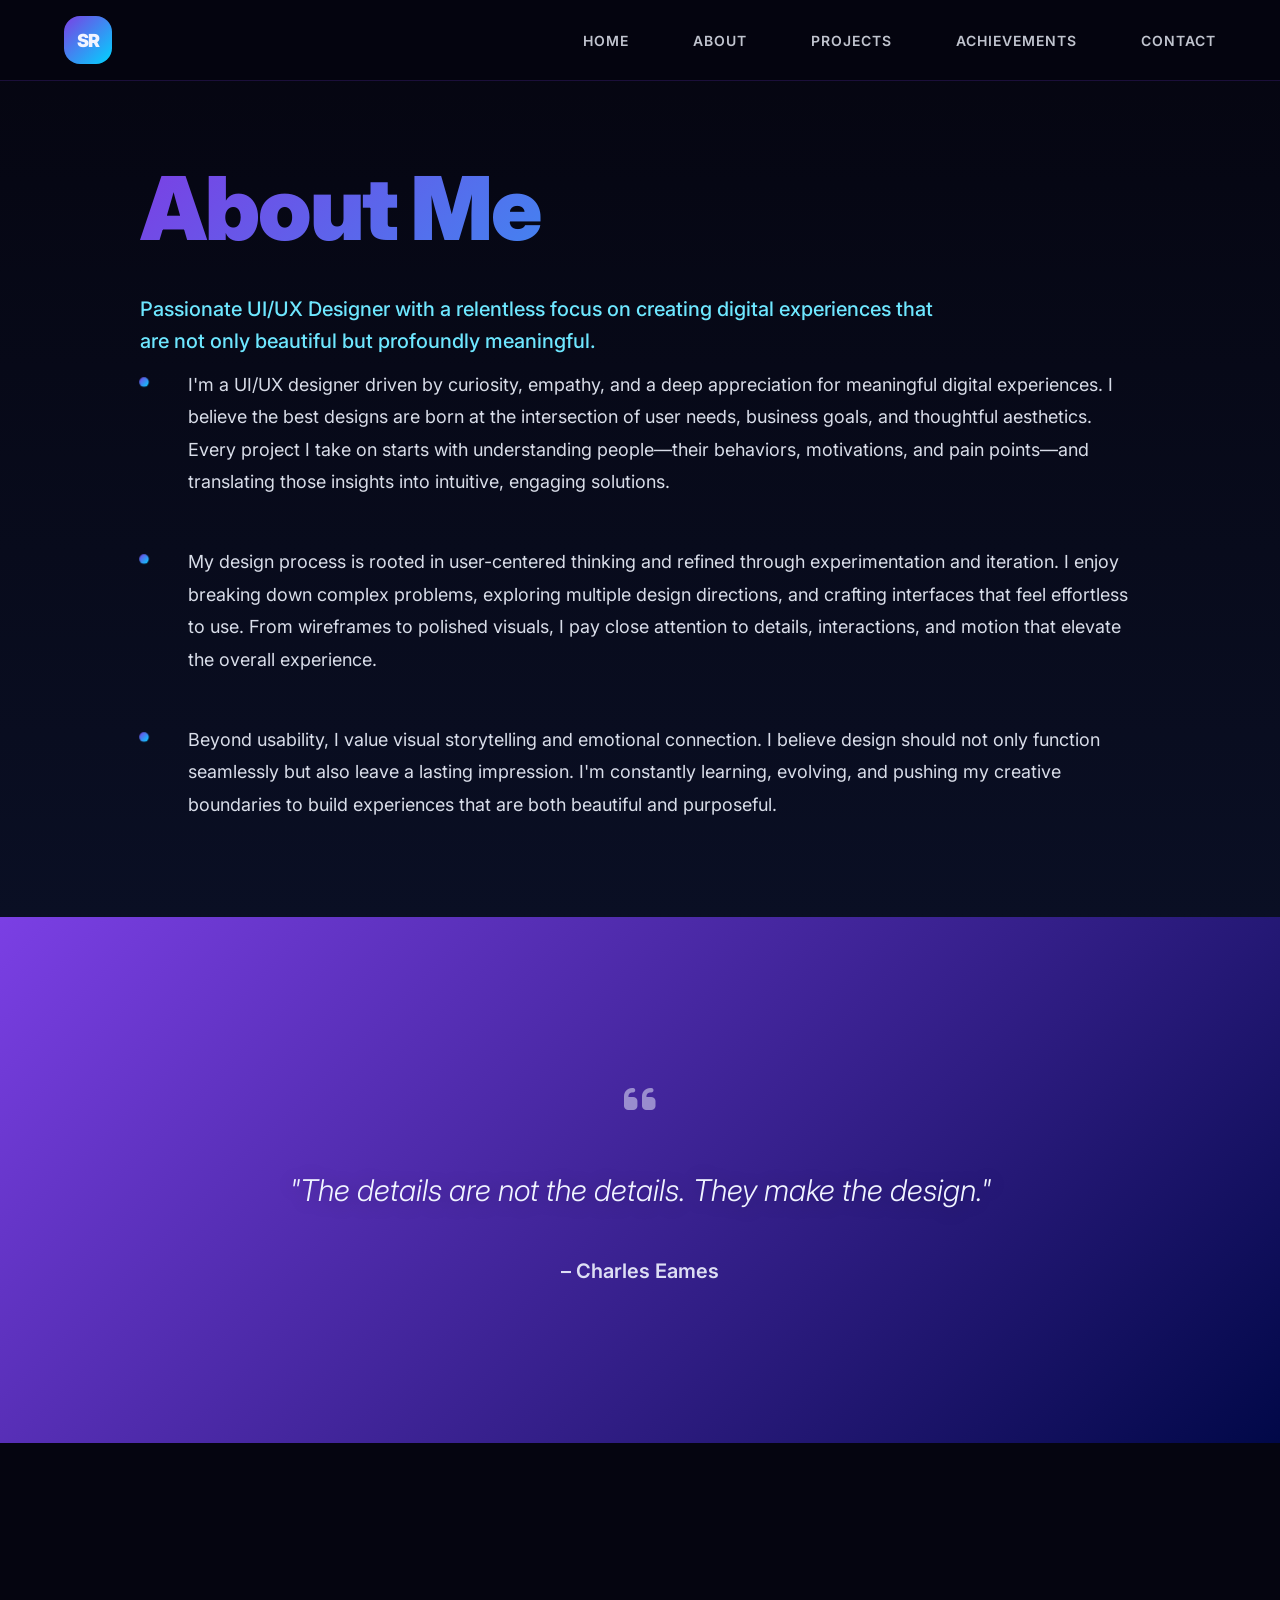
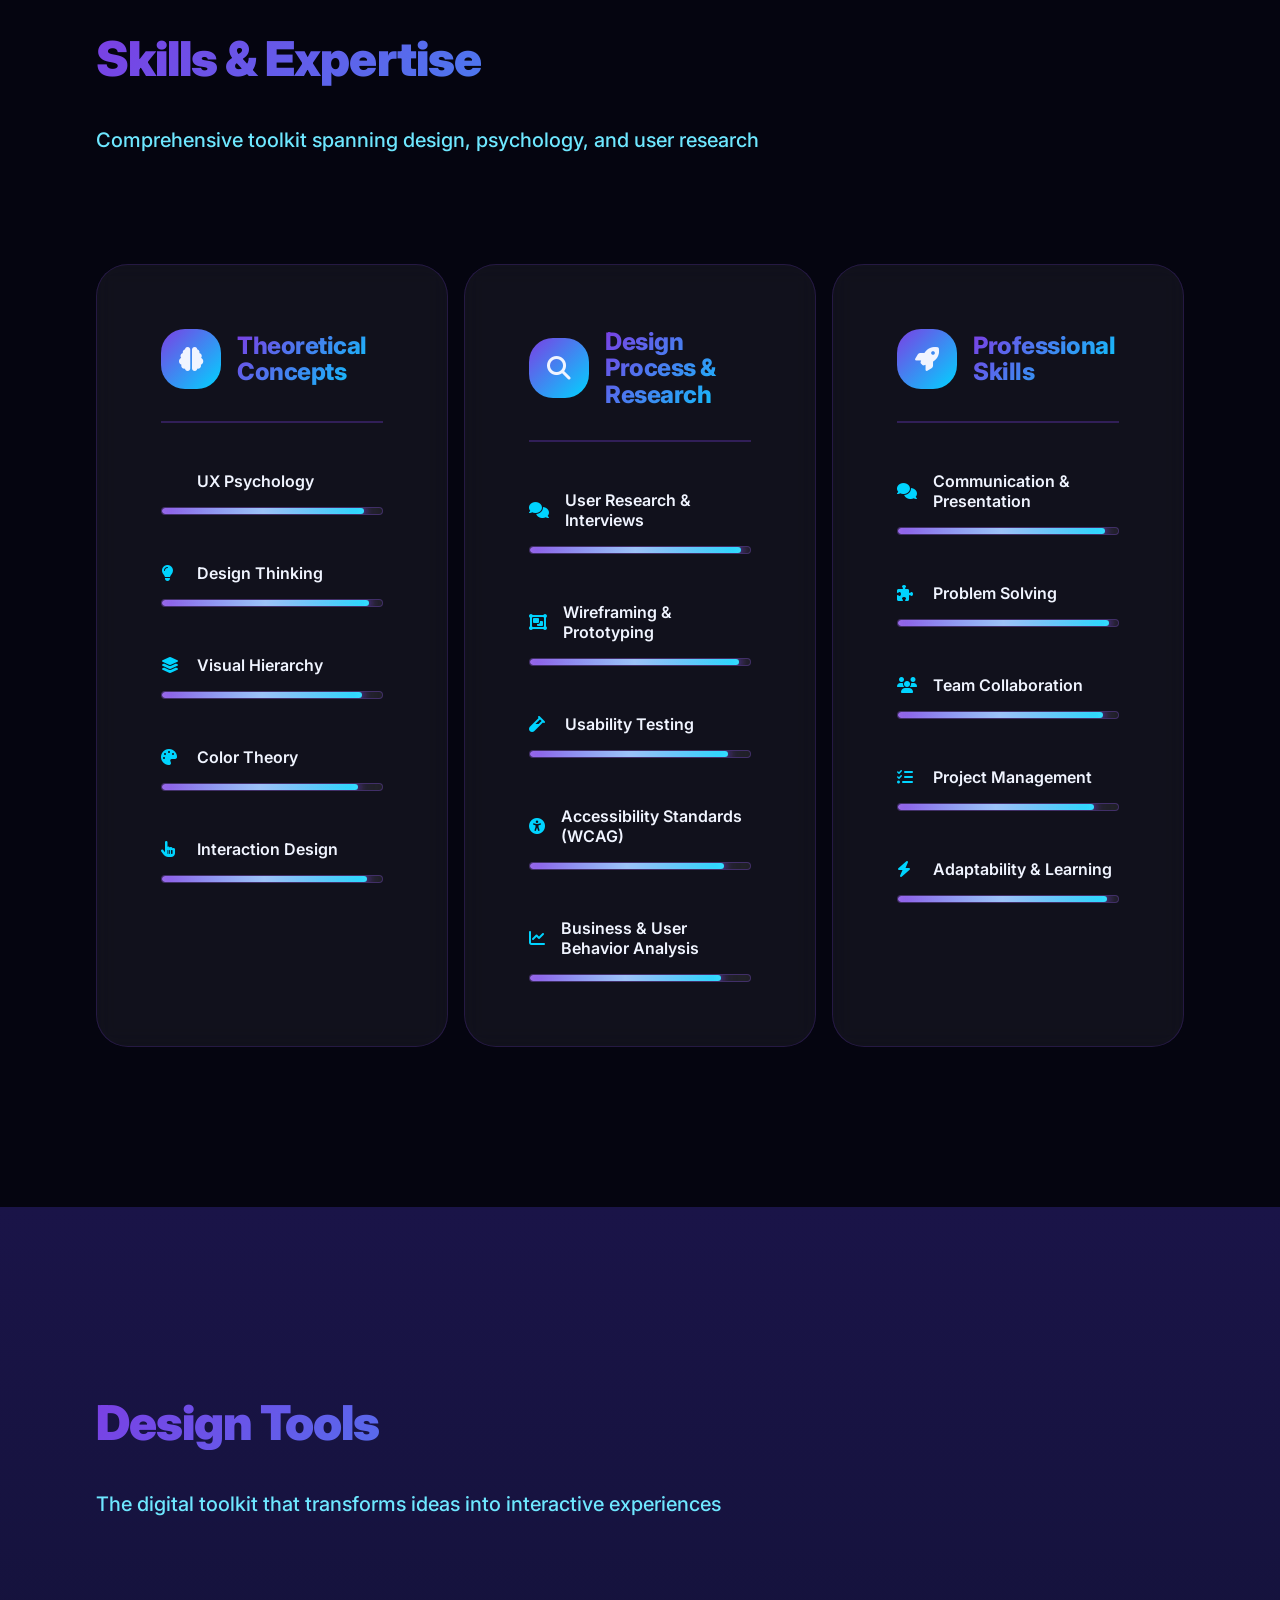
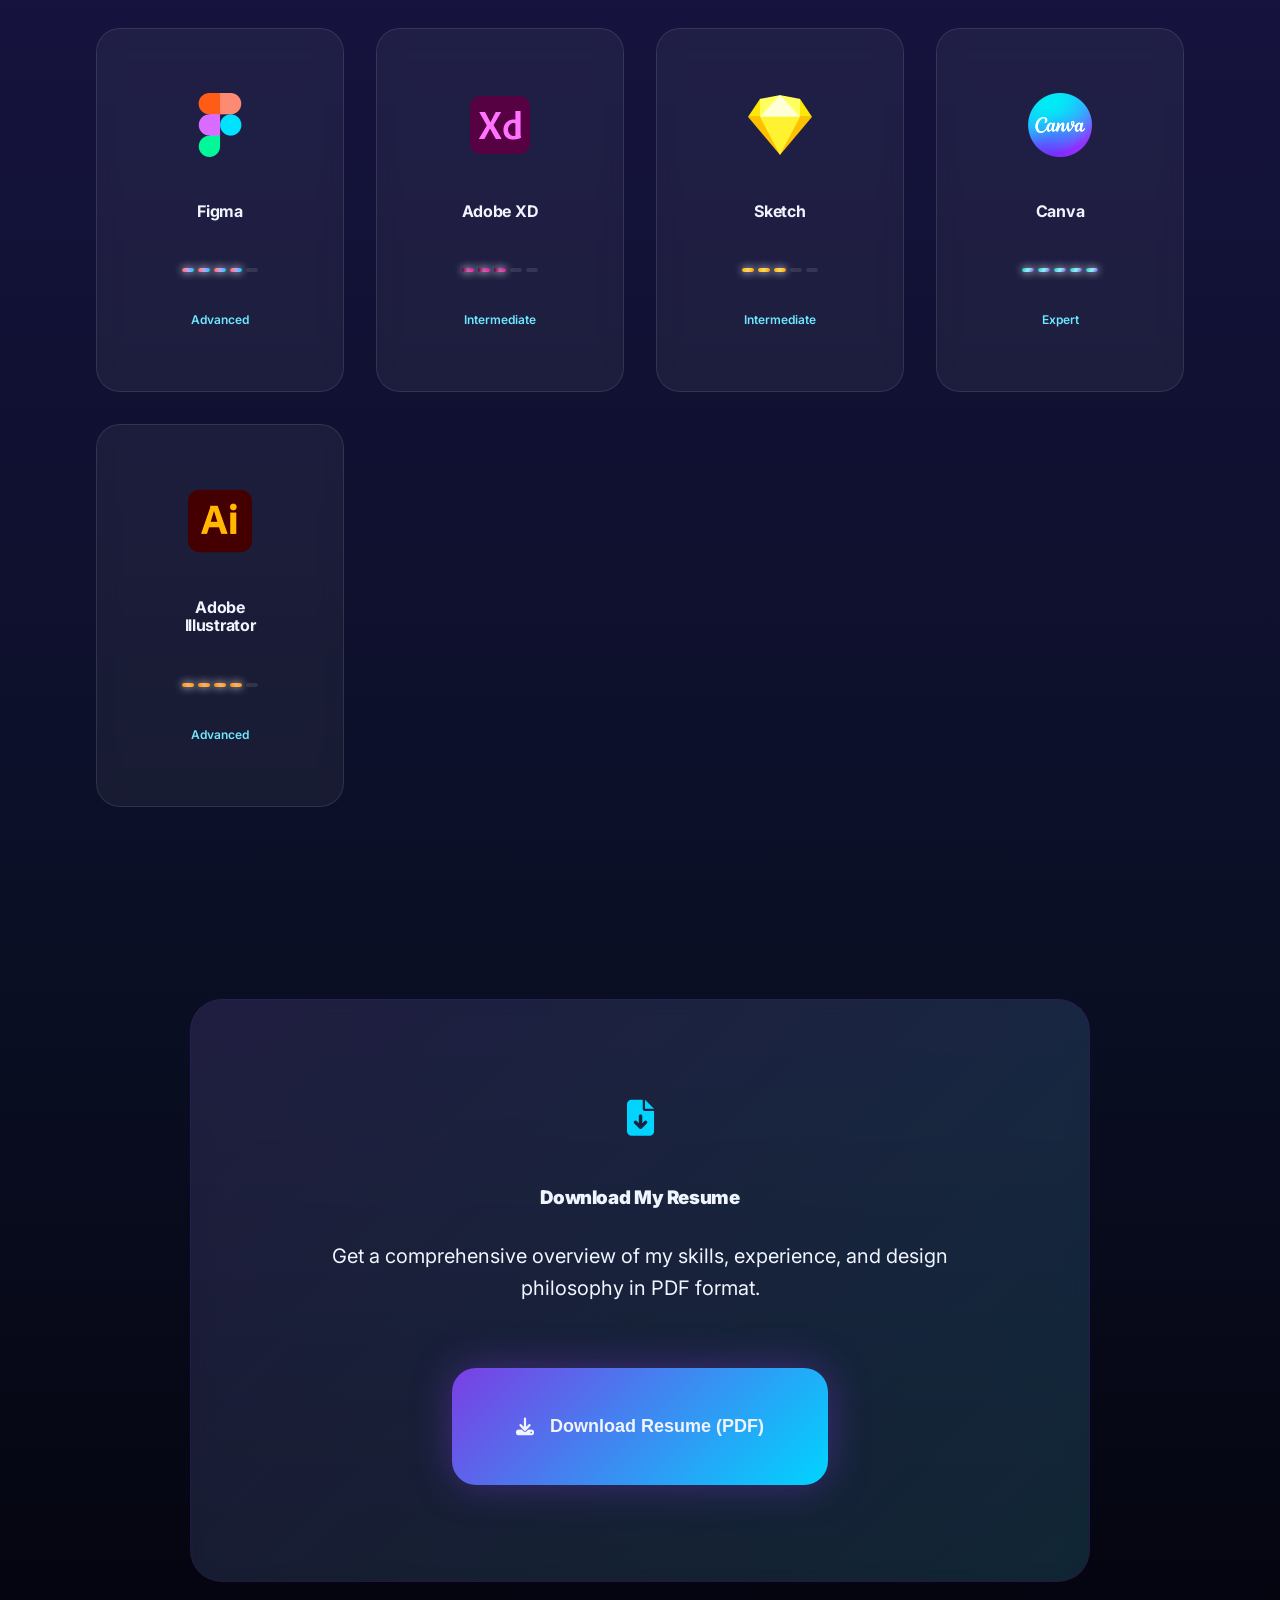
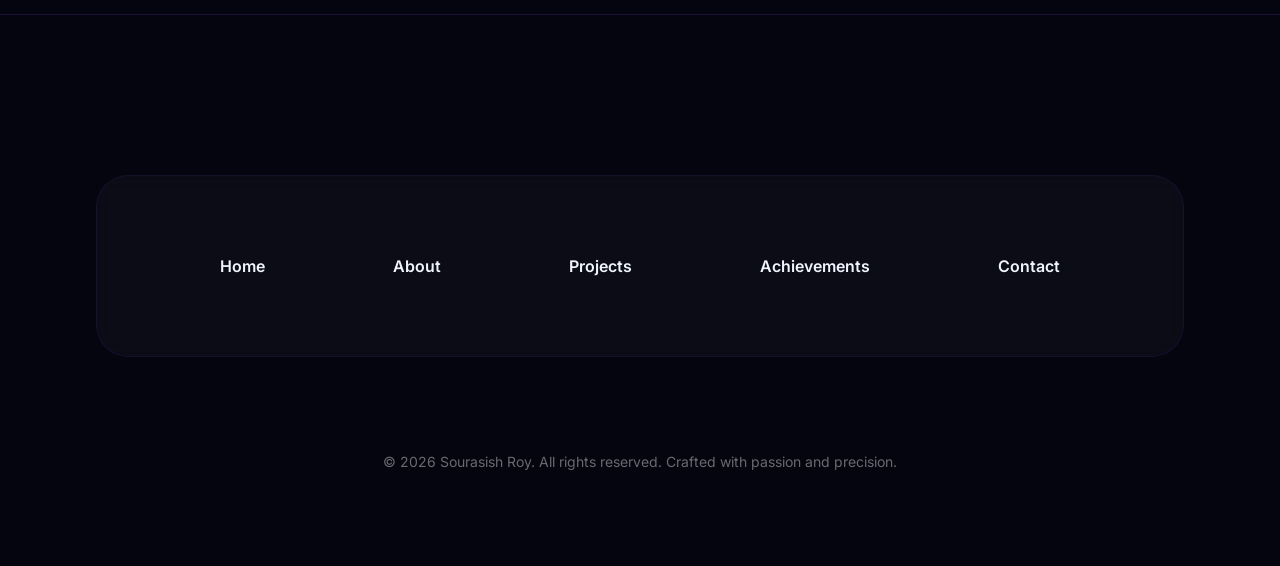
==== commit e03f81e8: "about.html" ====
--- a/about.html
+++ b/about.html
@@ -476,18 +476,25 @@
             // ===== RESUME DOWNLOAD =====
             const downloadBtn = document.getElementById('downloadResume');
             
-            downloadBtn.addEventListener('click', function() {
-                // Create a fake download for demo purposes
+            downloadBtn.addEventListener('click', function () {
+                // Change button state
                 this.innerHTML = '<i class="fas fa-check"></i> Downloading...';
                 this.style.background = 'var(--gradient-secondary)';
-                
+            
+                // Create hidden download link
+                const link = document.createElement('a');
+                link.href = 'assets/Sourasish Roy UIUX Resume.pdf'; // <-- file path
+                link.download = 'Sourasish Roy UIUX Resume.pdf';
+                document.body.appendChild(link);
+            
                 setTimeout(() => {
+                    link.click(); // trigger download
+                    document.body.removeChild(link);
+            
+                    // Reset button
                     this.innerHTML = '<i class="fas fa-download"></i> Download Resume (PDF)';
                     this.style.background = '';
-                    
-                    // In a real implementation, this would trigger actual file download
-                    alert('In a real portfolio, this would download your resume PDF. For this demo, the button shows download behavior.');
-                }, 1500);
+                }, 800);
             });
 
             // ===== LOGO INTERACTION =====
@@ -504,4 +511,5 @@
         });
     </script>
 </body>
-</html>+
+</html>
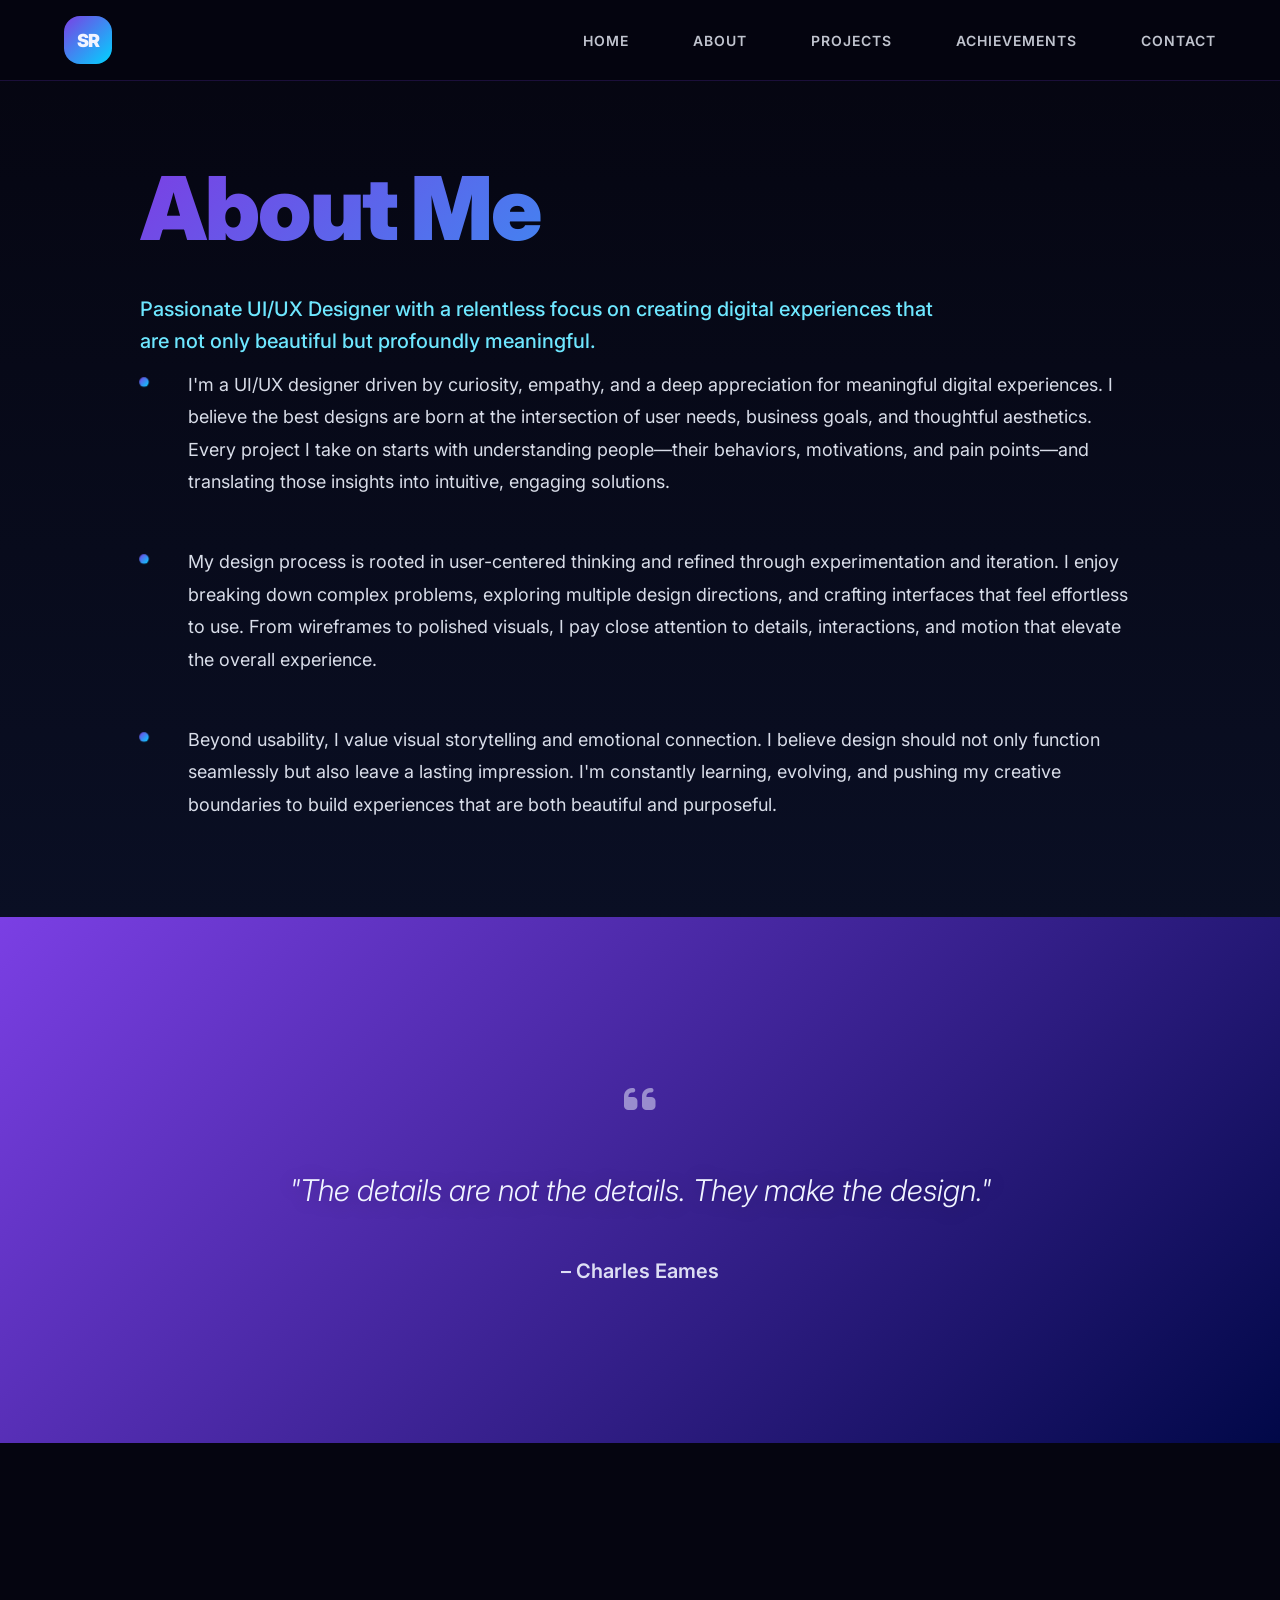
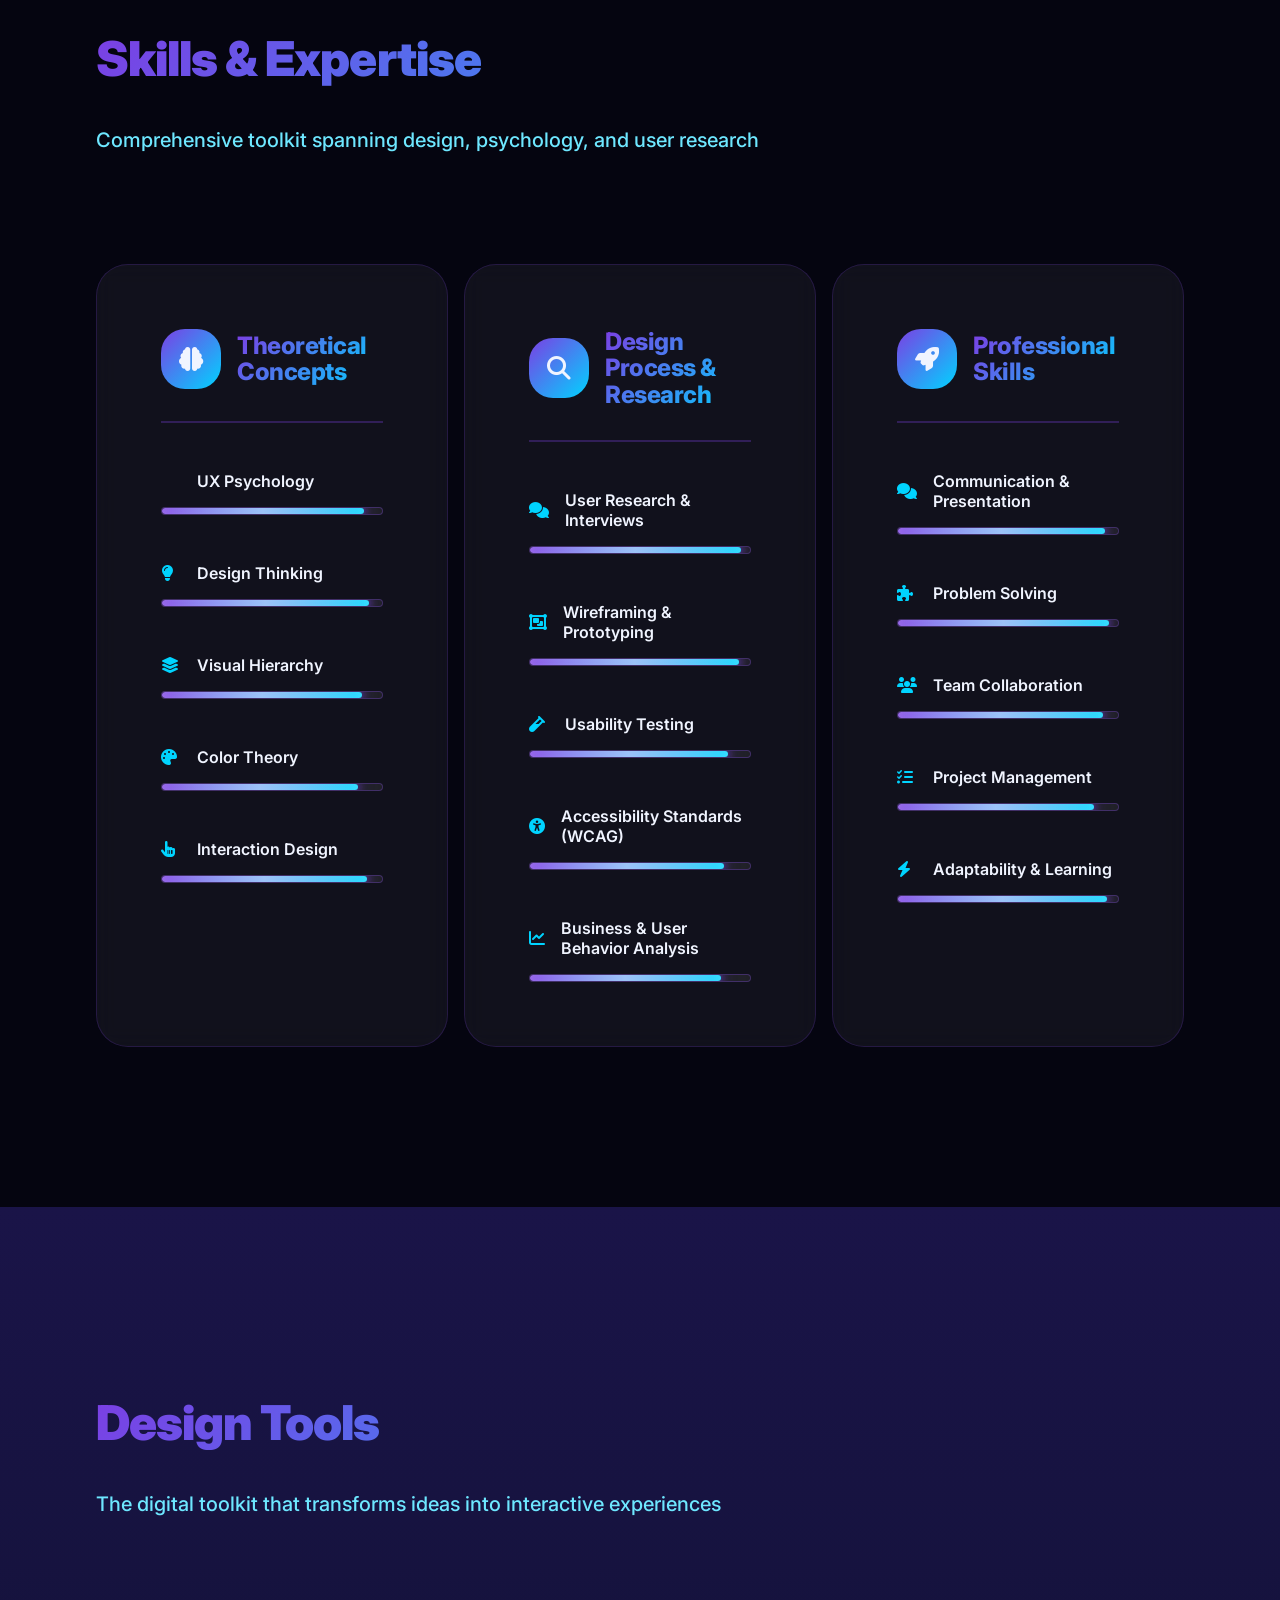
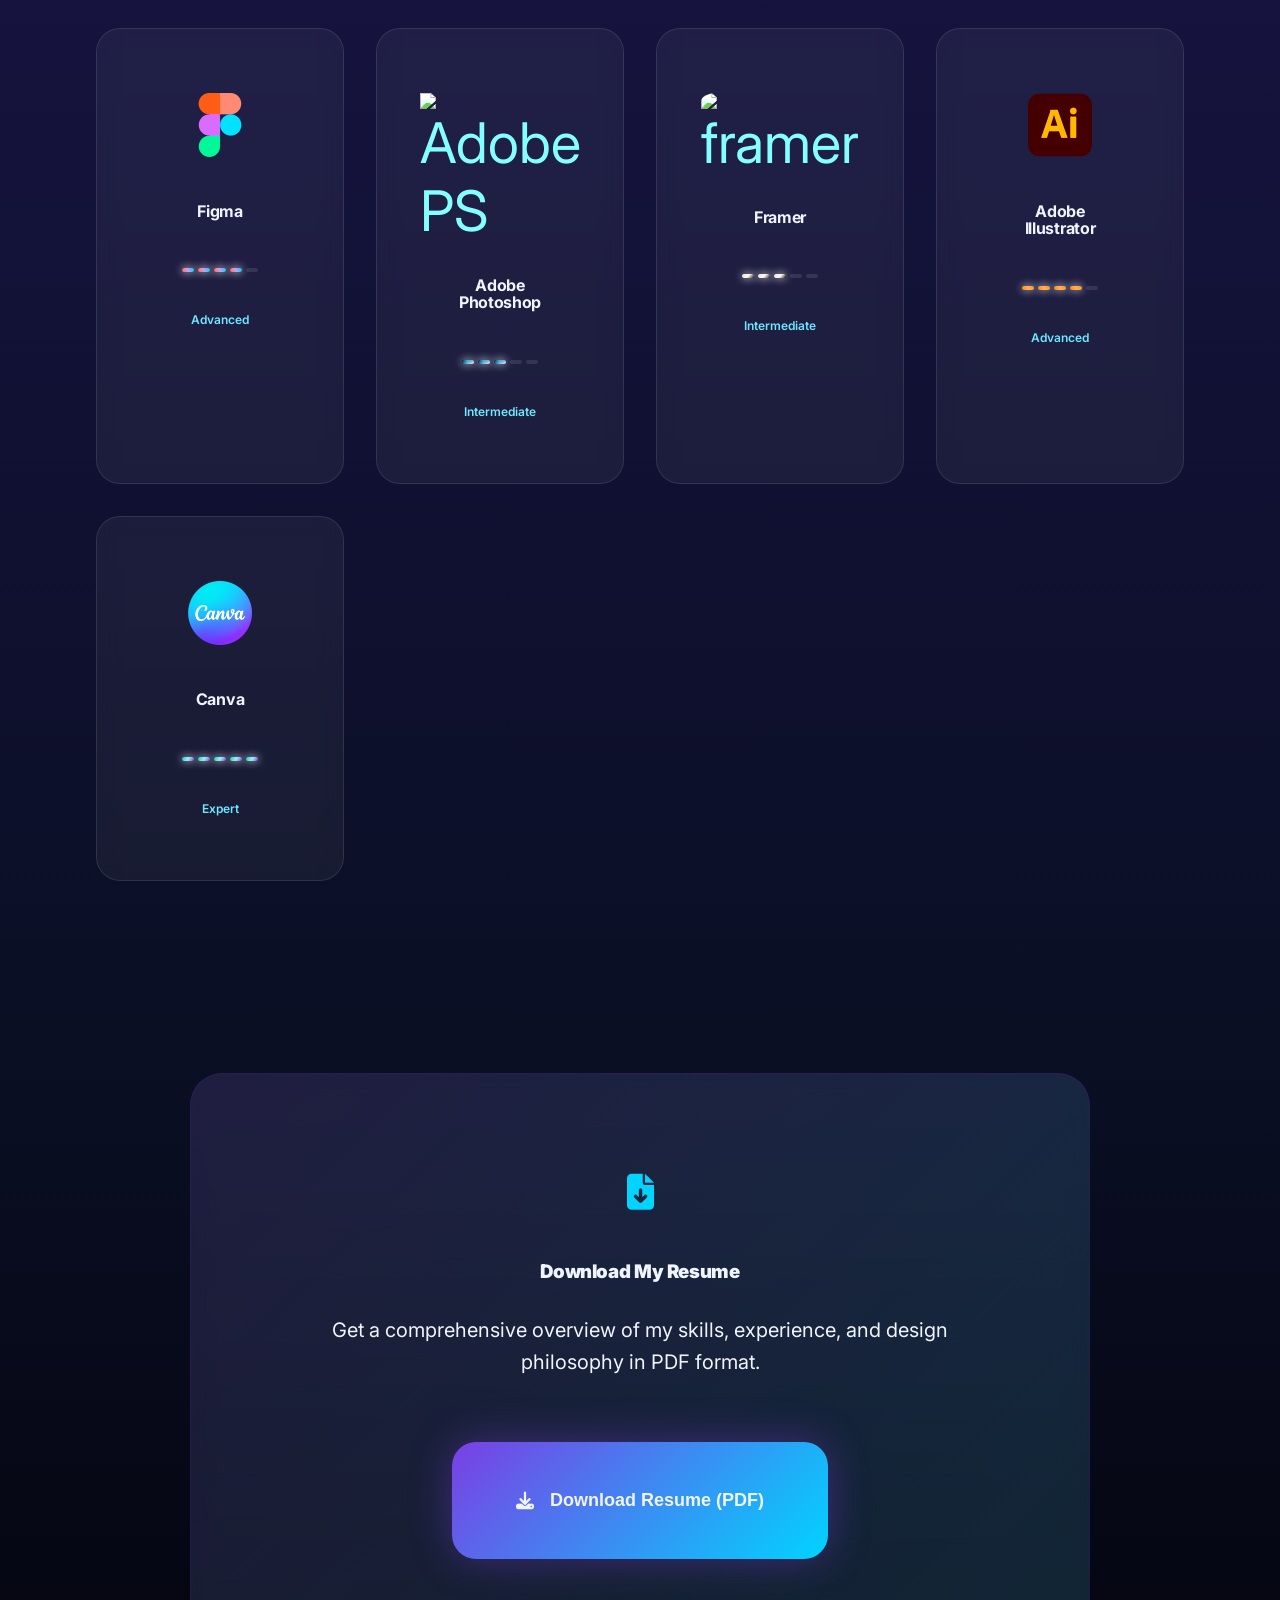
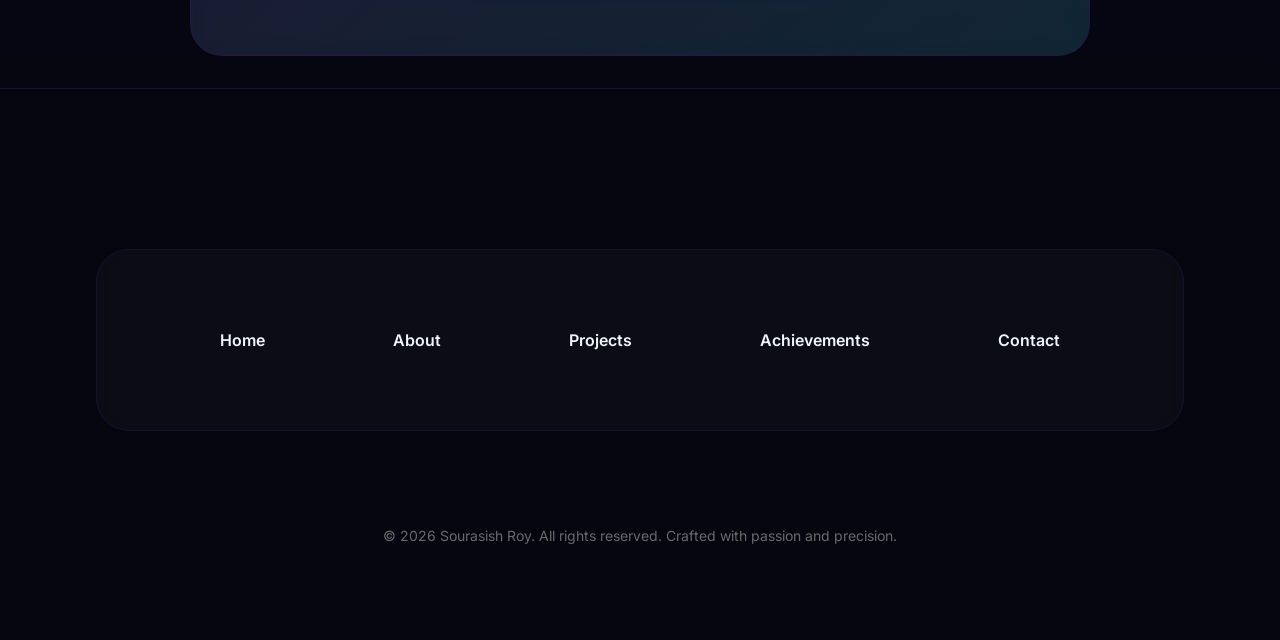
==== commit c291aecc: "Add files via upload" ====
--- a/about.html
+++ b/about.html
@@ -276,9 +276,8 @@
             <!-- Adobe XD -->
             <div class="tool-item">
                 <div class="tool-icon">
-                    <img src="images/xd.png" alt="Adobe XD">
-                </div>
-                <h3 class="tool-name">Adobe XD</h3>
+<img src="images/adobe-ps.png" alt="Adobe PS" style="width: 64px; height: 64px; object-fit: cover;">                </div>
+                <h3 class="tool-name">Adobe Photoshop </h3>
                 <div class="proficiency-bars">
                     <div class="proficiency-bar filled"></div>
                     <div class="proficiency-bar filled"></div>
@@ -292,9 +291,9 @@
             <!-- Sketch -->
             <div class="tool-item">
                 <div class="tool-icon">
-                    <img src="images/sketch.png" alt="Sketch">
-                </div>
-                <h3 class="tool-name">Sketch</h3>
+                    <img src="images/framer02.jpg" style="width: 64px; height: 64px; object-fit: cover; border-radius: 10%;" alt="framer">
+                </div>
+                <h3 class="tool-name">Framer</h3>
                 <div class="proficiency-bars">
                     <div class="proficiency-bar filled"></div>
                     <div class="proficiency-bar filled"></div>
@@ -307,7 +306,24 @@
 
             <!-- Canva -->
             <div class="tool-item">
-                <div class="tool-icon">
+                 <div class="tool-icon">
+                    <img src="images/illustrator.png" alt="Adobe Illustrator">
+                </div>
+                <h3 class="tool-name">Adobe Illustrator</h3>
+                <div class="proficiency-bars">
+                    <div class="proficiency-bar filled"></div>
+                    <div class="proficiency-bar filled"></div>
+                    <div class="proficiency-bar filled"></div>
+                    <div class="proficiency-bar filled"></div>
+                    <div class="proficiency-bar"></div>
+                </div>
+                <div class="proficiency-text">Advanced</div>
+                
+            </div>
+
+            <!-- Adobe Illustrator -->
+            <div class="tool-item">
+               <div class="tool-icon">
                     <img src="images/canva.png" alt="Canva">
                 </div>
                 <h3 class="tool-name">Canva</h3>
@@ -319,22 +335,6 @@
                     <div class="proficiency-bar filled"></div>
                 </div>
                 <div class="proficiency-text">Expert</div>
-            </div>
-
-            <!-- Adobe Illustrator -->
-            <div class="tool-item">
-                <div class="tool-icon">
-                    <img src="images/illustrator.png" alt="Adobe Illustrator">
-                </div>
-                <h3 class="tool-name">Adobe Illustrator</h3>
-                <div class="proficiency-bars">
-                    <div class="proficiency-bar filled"></div>
-                    <div class="proficiency-bar filled"></div>
-                    <div class="proficiency-bar filled"></div>
-                    <div class="proficiency-bar filled"></div>
-                    <div class="proficiency-bar"></div>
-                </div>
-                <div class="proficiency-text">Advanced</div>
             </div>
 
         </div>
@@ -446,10 +446,10 @@
                         filledCount = 3;
                         break;
                     case 3: // Illustrator - 70% (3.5 bars -> 4 bars)
-                        filledCount = 5;
+                        filledCount = 4;
                         break;
                     case 4: // Canva - 100% (5 bars)
-                        filledCount = 4;
+                        filledCount = 5;
                         break;
                 }
                 
@@ -483,8 +483,8 @@
             
                 // Create hidden download link
                 const link = document.createElement('a');
-                link.href = 'assets/Sourasish Roy UIUX Resume.pdf'; // <-- file path
-                link.download = 'Sourasish Roy UIUX Resume.pdf';
+                link.href = 'Sourasish Roy - UIUX Designer Resume.pdf'; // <-- file path
+                link.download = 'Sourasish Roy - UIUX Designer Resume.pdf';
                 document.body.appendChild(link);
             
                 setTimeout(() => {
--- a/style.css
+++ b/style.css
@@ -1326,15 +1326,15 @@
             background: linear-gradient(135deg, #F24E1E, #FF7262, #A259FF, #1ABCFE, #0ACF83);
         }
         .tool-item:nth-child(2)::before { 
-            background: linear-gradient(135deg, #470137, #9B0063, #FF2BC2);
+            background: linear-gradient(135deg, #001E36, #004C8C, #31A8FF);
         }
         .tool-item:nth-child(3)::before { 
-            background: linear-gradient(135deg, #F7B500, #FDBF00, #FF8C00);
+            background: linear-gradient(135deg, #fff8e4, #e5e5e5, #a4a4a3);
+        }
+        .tool-item:nth-child(4)::before { 
+            background: linear-gradient(135deg, #FF9A00, #FF7A00, #FFB300);
         }
         .tool-item:nth-child(5)::before { 
-            background: linear-gradient(135deg, #FF9A00, #FF7A00, #FFB300);
-        }
-        .tool-item:nth-child(4)::before { 
             background: linear-gradient(135deg, #00C4CC, #5CE1E6, #7D2AE8);
         }
 
@@ -1364,10 +1364,10 @@
 
         /* Custom icon colors */
         .tool-item:nth-child(1):hover .tool-icon { color: #1ABCFE; }
-        .tool-item:nth-child(2):hover .tool-icon { color: #FF2BC2; }
-        .tool-item:nth-child(3):hover .tool-icon { color: #FF8C00; }
-        .tool-item:nth-child(5):hover .tool-icon { color: #FF7A00; }
-        .tool-item:nth-child(4):hover .tool-icon { color: #00C4CC; }
+        .tool-item:nth-child(2):hover .tool-icon {color: #31A8FF;}        
+        .tool-item:nth-child(3):hover .tool-icon { color: #fffefd; }
+        .tool-item:nth-child(5):hover .tool-icon { color: #00C4CC; }
+        .tool-item:nth-child(4):hover .tool-icon { color: #FF7A00; }
 
         .tool-name {
             font-weight: 700;
@@ -1403,15 +1403,15 @@
             background: linear-gradient(135deg, #F24E1E, #FF7262, #A259FF, #1ABCFE, #0ACF83);
         }
         .tool-item:nth-child(2) .proficiency-bar.filled { 
-            background: linear-gradient(135deg, #470137, #9B0063, #FF2BC2);
+            background: linear-gradient(135deg, #012547, #028abb, #ffffff);
         }
         .tool-item:nth-child(3) .proficiency-bar.filled { 
-            background: linear-gradient(135deg, #F7B500, #FDBF00, #FF8C00);
+            background: linear-gradient(135deg, #e8e5df, #fcf4df, #000000);
+        }
+        .tool-item:nth-child(4) .proficiency-bar.filled { 
+            background: linear-gradient(135deg, #FF9A00, #FF7A00, #FFB300);
         }
         .tool-item:nth-child(5) .proficiency-bar.filled { 
-            background: linear-gradient(135deg, #FF9A00, #FF7A00, #FFB300);
-        }
-        .tool-item:nth-child(4) .proficiency-bar.filled { 
             background: linear-gradient(135deg, #00C4CC, #5CE1E6, #7D2AE8);
         }
 
